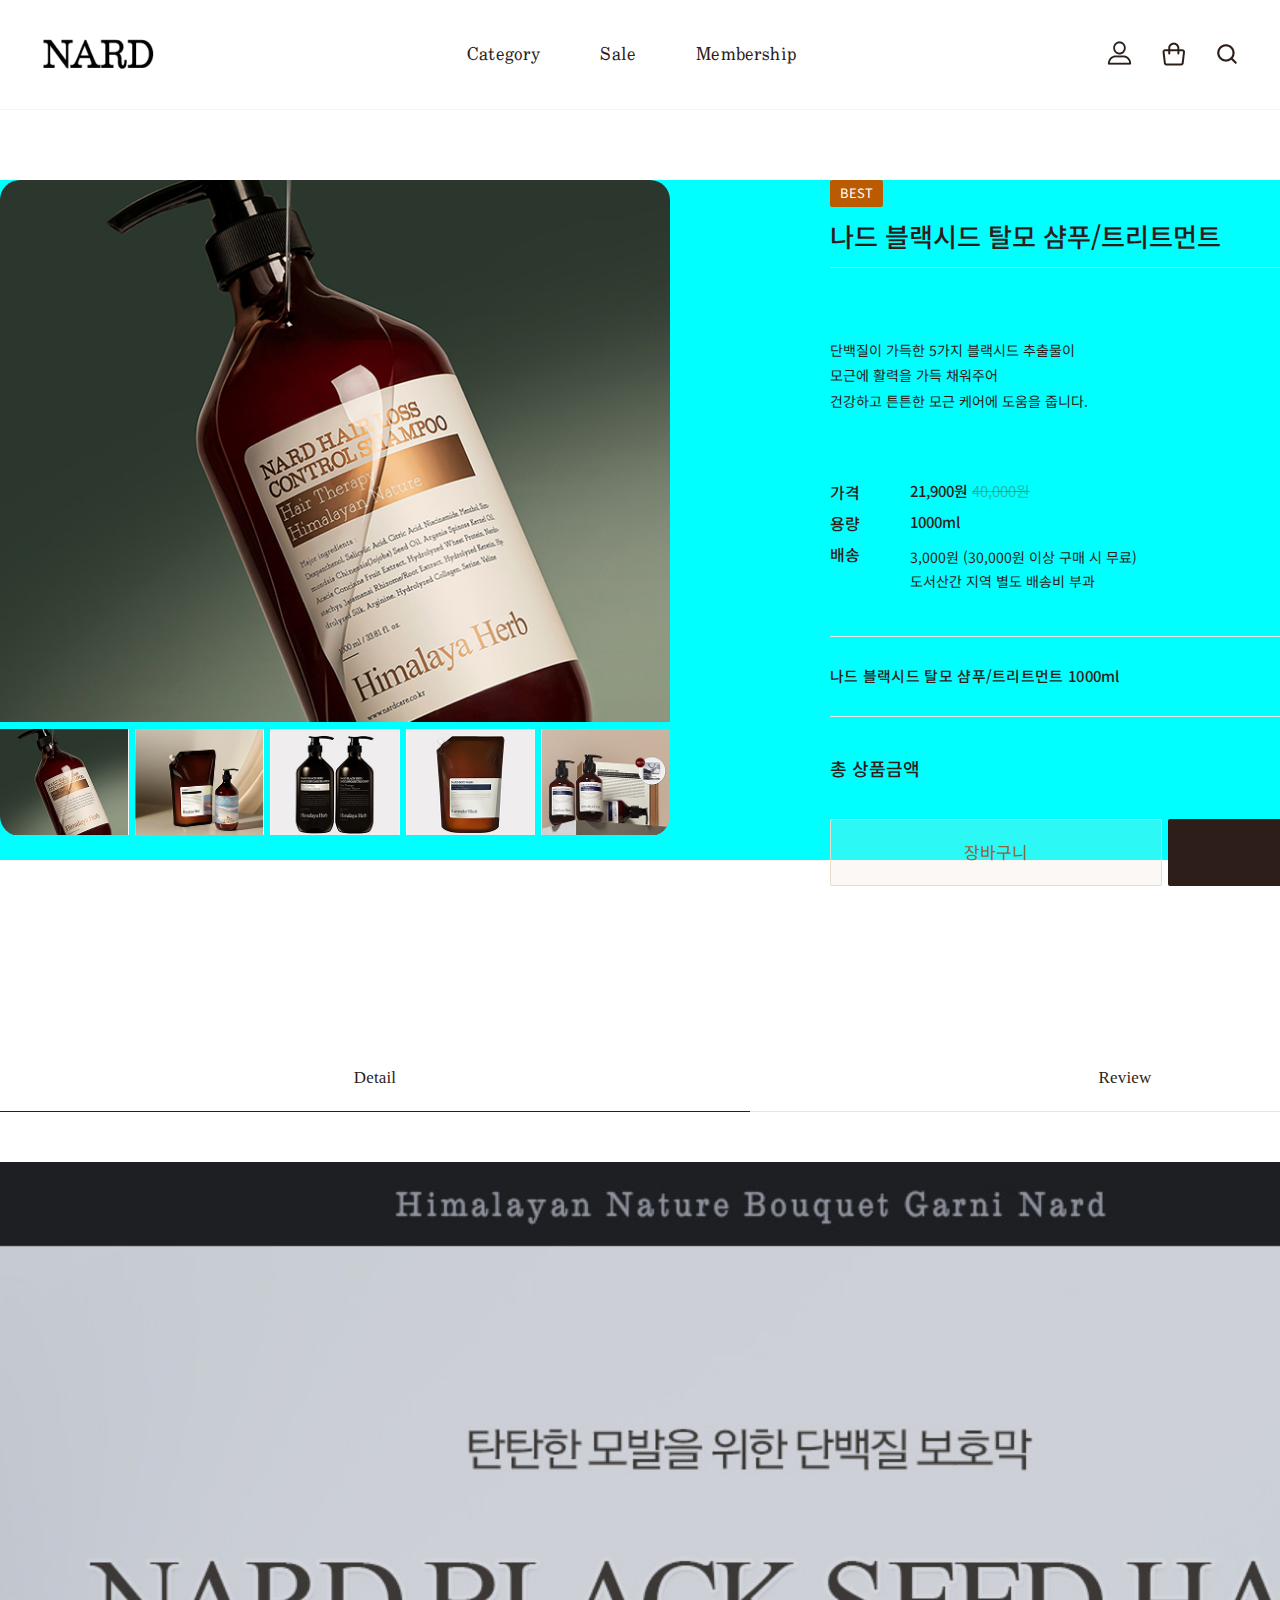
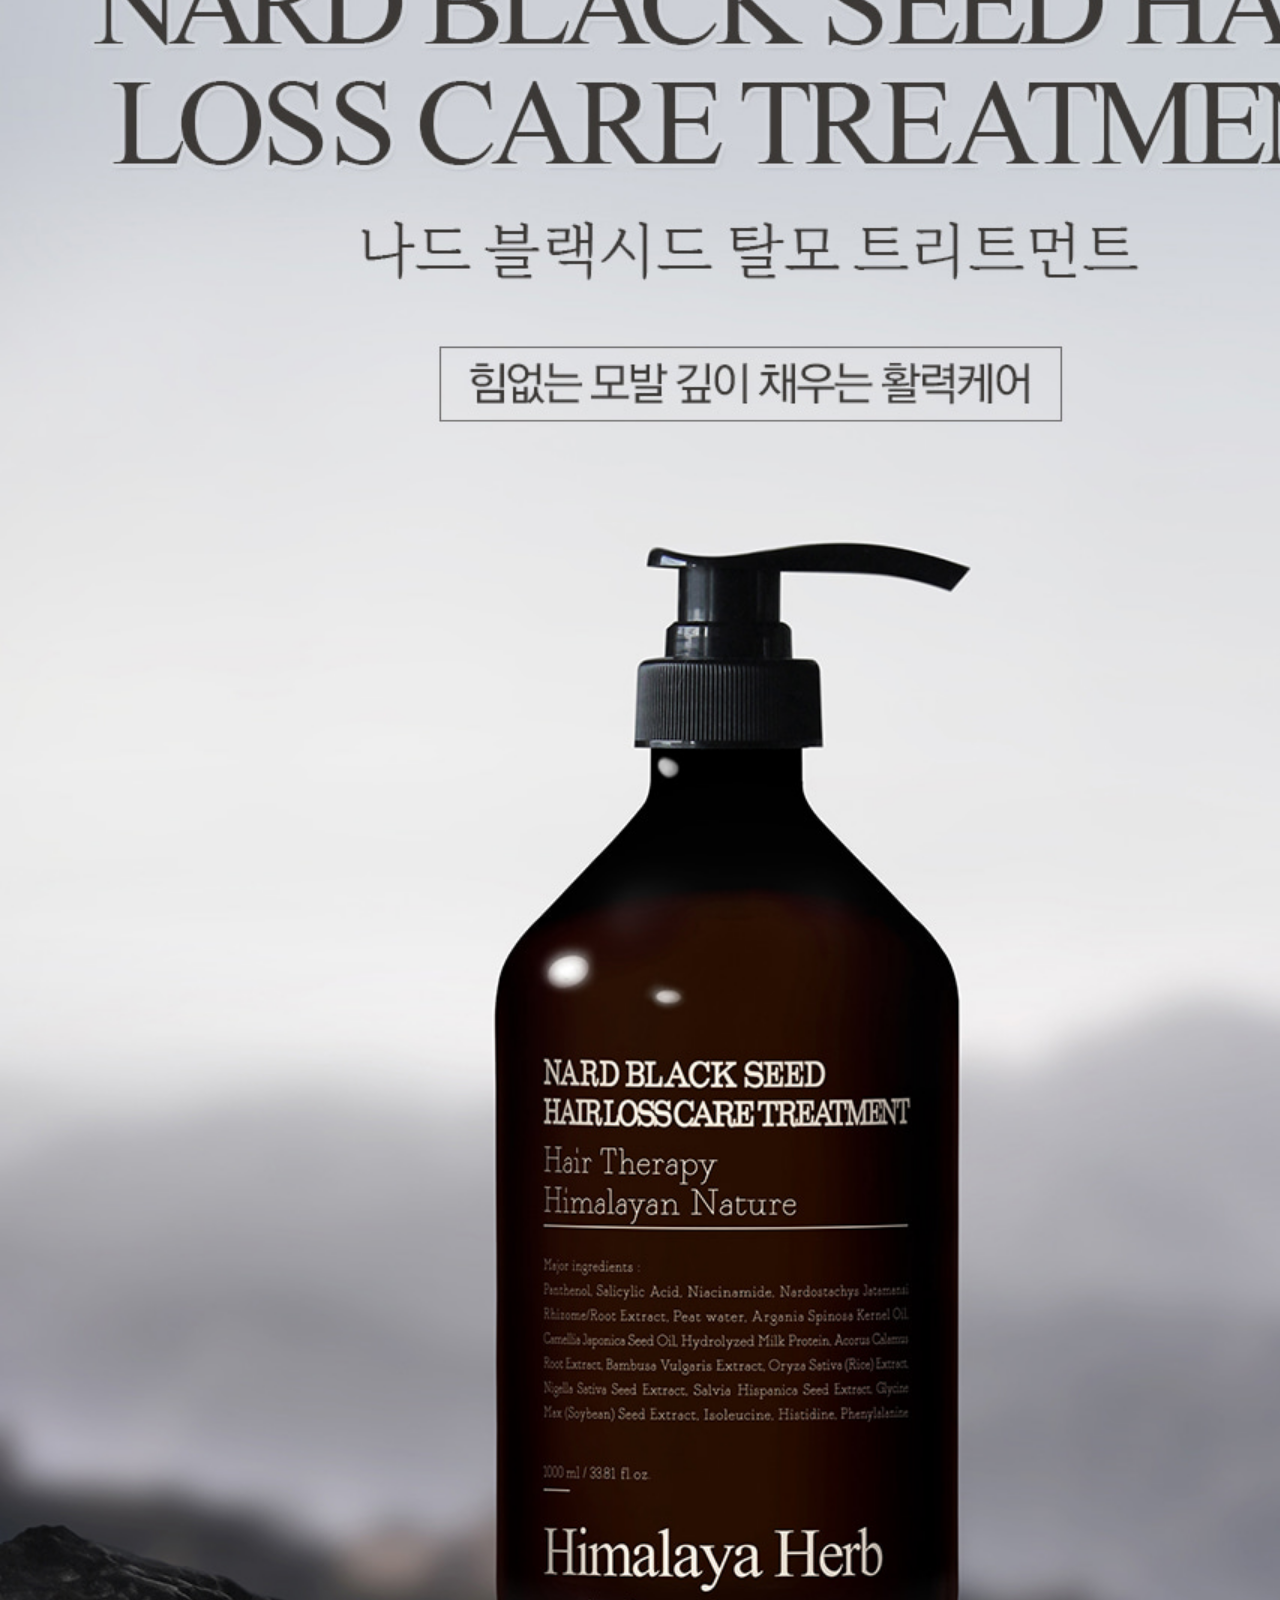
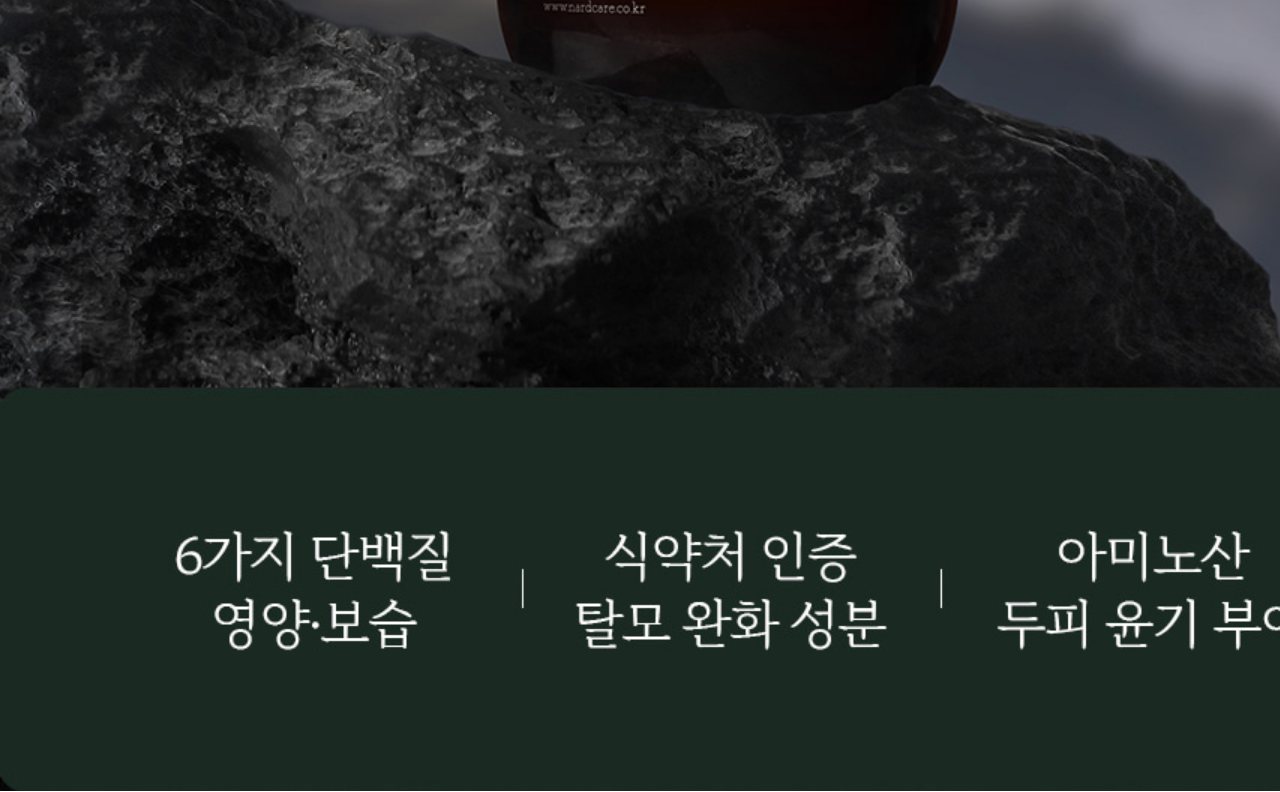
==== product_detail.html @ dc688d5c "Add files via upload" ====
<!DOCTYPE html>
<html lang="ko">
<head>
    <meta charset="UTF-8">
    <meta name="viewport" content="width=device-width, initial-scale=1.0">
    <title>나드 블랙시드 탈모 샴푸/트리트먼트 | Nard</title>
    <!-- CSS 외부 스타일시트 -->
    <link rel="stylesheet" href="./styles/reset.css">
    <link rel="stylesheet" href="./styles/product_detail.css">
    <!-- 웹폰트 연결 -->
    <link href="https://fonts.googleapis.com/css2?family=Uchen&display=swap" rel="stylesheet">
    <link href="https://fonts.googleapis.com/css2?family=Noto+Serif+KR:wght@200..900&display=swap" rel="stylesheet">
    <link href="https://fonts.googleapis.com/css2?family=Noto+Sans+KR:wght@100..900&display=swap" rel="stylesheet">
    <!-- 파비콘 -->
    <link rel="shortcut icon" href="/images/favicon_logo.jpg" type="image/x-icon">
    <link rel="icon" href="/images/favicon_logo.jpg" type="image/x-icon">
    <!-- js -->
    <script src="./script/product_detail.js" defer></script>
</head>
<body>
    <!-- 1. HEADER -->
    <header>
        <h1><a href="./index.html"><img src="./images/nard_logo_black.png" alt="로고"></a></h1>
        <nav>
            <div class="category_wrap">
                <a href="#">Category</a>
                <div class="category_popup">
                    <ul>
                        <li><a href="./product_list.html">헤어</a></li>
                        <li><a href="#">바디</a></li>
                        <li><a href="#">페이스</a></li>
                        <li><a href="#">베이비</a></li>
                        <li><a href="#">라이프스타일</a></li>
                    </ul>
                </div>
            </div>
            <div class="sale_wrap">
                <a href="#">Sale</a>
                <div class="sale_popup">
                    <ul>
                        <li><a href="#">2,025원 이벤트</a></li>
                        <li><a href="#">리필제품 할인</a></li>
                        <li><a href="#">단독핫딜</a></li>
                        <li><a href="#">클리어런스</a></li>
                        <li><a href="#">베스트 1+1</a></li>
                    </ul>
                </div>
            </div>
            <a href="#" class="h_membership">Membership</a>
        </nav>
        <div class="h_right">
            <a href="#" class="login"><img src="./images/icon_login_b.png" alt="로그인"></a>
            <a href="#" class="shopping"><img src="./images/icon_shopping_b.png" alt="장바구니 바로가기"></a>
            <div class="search">
                <a href="#"><img src="./images/icon_search_b.png" alt="검색하기"></a>
                <!-- 검색하기 클릭 시 뜨는 검색팝업 영역 -->
                <div class="search_popup">
                    <div class="search_wrap">
                        <form action="#" method="get" id="searchFrm">
                            <input type="text" name="user_search" id="user_search" placeholder="검색어를 입력해주세요">
                            <button type="button" id="search_btn"><img src="./images/icon_search.png" alt="검색버튼"></button>
                        </form>
                        <ul>
                            <li class="search_t">인기 검색어</li>
                            <li>퍼퓸드헤어바디</li>
                            <li>블랙시드 탈모샴푸</li>
                            <li>히말라야 허브 트리트먼트</li>
                        </ul>
                        <a href="#" class="close">
                            <span>닫기</span>
                            <img src="./images/icon_arrow_bottom.png" alt="">
                        </a>
                    </div>
                </div>
            </div>
        </div>
    </header>
    <!-- 메인 영역 -->
    <main>
        <div class="detail_wrap_top">
            <div class="contents_left">
                <div class="big">
                    <img src="./images/detail_big01.jpg" alt="">
                </div>
                <div class="thumnail">
                    <a href="#" class="active"><img src="./images/detail_small01.jpg" alt=""></a>
                    <a href="#"><img src="/images/detail_small02.jpg" alt=""></a>
                    <a href="#"><img src="/images/detail_small03.jpg" alt=""></a>
                    <a href="#"><img src="/images/detail_small04.jpg" alt=""></a>
                    <a href="#"><img src="/images/detail_small05.jpg" alt=""></a>
                </div>
            </div>
            <div class="contents_right">
                <p class="b_tag">BEST</p>
                <div class="detail_title">
                    <h1>나드 블랙시드 탈모 샴푸/트리트먼트</h1>
                    <a href="#">
                        <span>쿠폰 다운로드</span>
                        <img src="./images/arrow_coupon_right.png" alt="">
                    </a>
                </div>
                <p class="contents_detail">
                    단백질이 가득한 5가지 블랙시드 추출물이 <br> 모근에 활력을 가득 채워주어<br>건강하고 튼튼한 모근 케어에 도움을 줍니다.
                </p>
                <dl>
                    <dt>가격</dt>
                    <dd>21,900원 <del>40,000원</del></dd>
                    <dt>용량</dt>
                    <dd>1000ml</dd>
                    <dt>배송</dt>
                    <dd>3,000원 (30,000원 이상 구매 시 무료)<br>
                        도서산간 지역 별도 배송비 부과</dd>
                </dl>
                <div class="product_num">
                    <p class="p_name">나드 블랙시드 탈모 샴푸/트리트먼트 1000ml</p>
                    <div class="num_select">
                        <a href="#" class="minus"><img src="./images/remove.png" alt="상품수량 빼기"></a>
                        <span>1</span>
                        <a href="#" class="plus"><img src="./images/add.png" alt="상품수량 더하기"></a>
                    </div>
                </div>
                <div class="detail_price">
                    <p class="all_price_t">총 상품금액</p>
                    <p class="all_price">21,900원</p>
                </div>
                <div class="order_btn">
                    <button type="button" id="cart_btn">장바구니</button>
                    <button type="button" id="buy_btn">바로구매</button>
                </div>
            </div>
        </div>
        <!-- detail/review 영역 제목 -->
        <div class="detail_product">
            <div class="detail_review">
                <p class="active">Detail</p>
                <p>Review</p>
            </div>
            <!-- detail/review 영역 열리면 보이는 곳 -->
            <div class="detail_contents">
                <!-- 상품상세이미지 -->
                <p class="product_detail_img active">
                    <img src="./images/nard_product_image.jpg" alt="">
                </p>
                <!-- 상품리뷰이미지 -->
                <div class="review">
                    <div class="photo_reveiw">
                        <p class="photo_t">사진/동영상</p>
                        <div class="detail_photo">
                            <a href="#"><img src="./images/review1.jpg" alt=""></a>
                            <a href="#"><img src="./images/review2.jpg" alt=""></a>
                            <a href="#"><img src="./images/review3.jpg" alt=""></a>
                            <a href="#"><img src="./images/review4.jpg" alt=""></a>
                            <a href="#"><img src="./images/review5.jpg" alt=""></a>
                            <a href="#" class="last">
                                <img src="./images/review6.jpg" alt="">
                                <span>+6</span>
                            </a>
                        </div>
                    </div>
                    <div class="detail_view_order">
                        <span class="active">평점순(13)</span>
                        <span>추천순</span>
                    </div>
                    <ul>
                        <li>
                            <div class="review_left">
                                <p class="nickname">이*</p>
                                <div class="rating">
                                    <img src="./images/star_b.png" alt="">
                                    <img src="./images/star_b.png" alt="">
                                    <img src="./images/star_b.png" alt="">
                                    <img src="./images/star_b.png" alt="">
                                    <img src="./images/star_w.png" alt="">
                                </div>
                                <p class="user_review">
                                    파마 후 머릿결이 손상되서 급구매하였는데 하루만 사용하였는데도 머릿결이 부드럽네요. 쓰던게 떨어져서 샀는데 오래써서 효과가 좋으면 좋겠어요 ㅎㅎ
                                </p>
                                <p class="user_review_img"><img src="./images/review_small1.jpg" alt=""></p>
                            </div>
                            <p class="date">2023-02-08</p>
                        </li>
                        <li>
                            <div class="review_left">
                                <p class="nickname">박*</p>
                                <div class="rating">
                                    <img src="./images/star_b.png" alt="">
                                    <img src="./images/star_b.png" alt="">
                                    <img src="./images/star_b.png" alt="">
                                    <img src="./images/star_b.png" alt="">
                                    <img src="./images/star_b.png" alt="">
                                </div>
                                <p class="user_review">
                                    머릿결 진짜 개털이었는데 이거 쓰고는 찰랑찰랑 ㅠㅠ진짜 이제품뭔가요,,,미용실가서 케어 할 필요없이 매일 이걸로 관리해주면됩니다 !! 3분 정도 트리트먼트 발라놓고 방치해둔뒤에 씻어내는데요, 두피 닿아도 괜찮은 성분이어서 너무 좋아요원래 뾰루지도 많이 생겼었는데 이거쓰고는 생기지않더라구용진짜 추천합니닷 ~
                                </p>
                                <p class="user_review_img"><img src="./images/review_small2.jpg" alt=""></p>
                            </div>
                            <p class="date">2023-02-08</p>
                        </li>
                        <li>
                            <div class="review_left">
                                <p class="nickname">김*</p>
                                <div class="rating">
                                    <img src="./images/star_b.png" alt="">
                                    <img src="./images/star_b.png" alt="">
                                    <img src="./images/star_b.png" alt="">
                                    <img src="./images/star_b.png" alt="">
                                    <img src="./images/star_b.png" alt="">
                                </div>
                                <p class="user_review">
                                    펌,염색을 자주해 머리카락들이 부시시하고 손상되어서 빗질도 잘 안되는상황이었음. 요즘엔 손 빗질만해도 엉킴없음...두피에 영양공급을 해주면서 머릿결까지 관리되는 제품이라 진짜 만족하면서 잘 사용 중
                                </p>
                                <p class="user_review_img"><img src="./images/review_small3.jpg" alt=""></p>
                            </div>
                            <p class="date">2023-02-08</p>
                        </li>
                    </ul>
                </div>
            </div>
        </div>
    </main>
</body>
</html>
---- styles/product_detail.css ----
/* =======================================HEADER */
header {
    padding: 0 40px; display: flex; justify-content: space-between;
    align-items: center; height: 110px;
    position: fixed; top: 0; left: 0; width: 100%;
    z-index: 999;
    transition: background-color 0.25s;
    background-color: #fff;
    border-bottom: 1px solid #bdbdbd30;
}
header h1 {}
header h1 a {}
header h1 a img {}
header nav {display: flex; height: 100%; align-items: center;}
header nav .category_wrap {}
header nav .category_wrap > a {
    font-family: "Uchen", serif;
    font-size: 1.125rem; color: #2e1e1a;
    letter-spacing: 0.01em;
}
/* 카테고리 공통 */
header nav ul li a {color: #fff;}
/* 카테고리 서브팝업 */
header nav .category_wrap {
    height: 100%; padding-top: 45px;
}
header nav .category_wrap:hover > .category_popup {display: block;}
header nav .sale_wrap:hover > .sale_popup {display: block;}
header nav .category_wrap .category_popup,
header nav .sale_popup {
    display: none;
    border-top: 1px solid rgba(255,255,255,1);
    background-color: rgba(255,255,255,1); width: 100%;
    position: fixed; top: 110px; left: 0; padding: 18px;
    border-bottom: 1px solid #bdbdbd30;
    box-shadow: 10px 10px 20px rgba(121, 121, 121, 0.1);
}
header nav .category_wrap .category_popup ul,
header nav .sale_popup ul {
    display: flex; justify-content: center; align-items: center;
}
header nav .category_wrap .category_popup ul li,
header nav .sale_popup ul li {margin-right: 52px;}
header nav .sale_wrap {
    margin: 0 60px; padding-top: 45px; height: 100%;
}
header nav .category_wrap .category_popup ul li a {color: #2e1e1a}
header nav .sale_wrap > a {
    font-family: "Uchen", serif;
    font-size: 1.125rem; color: #2e1e1a;
    letter-spacing: 0.01em;
}
header nav .category_wrap .category_popup ul li a:hover {
    font-weight: 500;
}
/* 세일 서브팝업 */
header nav .sale_wrap > .sale_popup {display: none; box-shadow: 10px 10px 20px rgba(121, 121, 121, 0.1);}
header nav .sale_wrap > .sale_popup > ul {}
header nav .sale_wrap > .sale_popup > ul li {}
header nav .sale_wrap > .sale_popup > ul li:first-child a {color: #BA5B01;}
header nav .sale_wrap > .sale_popup > ul li a {color: #2e1e1a}
header nav .sale_wrap .sale_popup ul li a:hover {
    font-weight: 500;
}
header nav .h_membership {
    font-family: "Uchen", serif;
    font-size: 1.125rem; color: #2e1e1a;
    letter-spacing: 0.01em;
}
header .h_right {display: flex;}
header .h_right .login {}
header .h_right .shopping {margin: 0 28px;}
header .h_right .search {}
header .h_right .search > a {}
header .h_right .search > a img {}
/* 검색하기 클릭 시 뜨는 검색팝업 영역 */
header .h_right .search .search_popup {
    display: none;
    position: fixed; top: 0; left: 0; width: 100%;
    background-color: #fff; padding-top: 100px; padding-bottom: 24px;
    box-shadow: 10px 10px 20px rgba(121, 121, 121, 0.15);
}
header .h_right .search .search_popup .search_wrap {
    width: max-content; margin: 0 auto;
}
header .h_right .search .search_popup .search_wrap form {
    position: relative; margin-bottom: 20px;
}
header .h_right .search .search_popup .search_wrap form #user_search {
    width: 520px; background-color: #5E3400;
    padding: 16px 40px 16px 15px; font-size: 0.938rem; 
    border-radius: 3px; color: #fff;
}
header .h_right .search .search_popup .search_wrap form #user_search::placeholder {
    color: #E9DCCC;
}
header .h_right .search .search_popup .search_wrap form #search_btn {
    position: absolute; right: 15px; top: 14px;
}
header .h_right .search .search_popup .search_wrap form #search_btn img {}
header .h_right .search .search_popup .search_wrap ul {}
header .h_right .search .search_popup .search_wrap ul .search_t {
    font-weight: 500; font-size: 1rem; padding: 0; margin-right: 24px;
    color: #000; margin-bottom: 62px; background: none;
}
header .h_right .search .search_popup .search_wrap ul li {
    background-color: #F7F1EA; font-size: 0.88rem;
    display: inline-block; padding: 8px;
    color: #5E3400;
}header .h_right .search .search_popup .search_wrap ul li:hover {
    background: #f3e8d6;
}
header .h_right .search .search_popup .search_wrap .close {
    display: block; text-align: center;
}
header .h_right .search .search_popup .search_wrap .close span {
    font-size: 0.88rem; font-weight: 500; color: #5E3400;
}
header .h_right .search .search_popup .search_wrap .close img {}

/* main 시작 */
main {width: 1500px; height: 680px; margin: 0 auto;  margin-top: 180px; background-color: aqua;}
main .detail_wrap_top {
    display: flex; justify-content: space-between
}
/* =============================좌측 이미지 영역 */
main .detail_wrap_top .contents_left {width: calc((100% - 160px) / 2); border-radius: 20px; overflow: hidden;}
main .detail_wrap_top .contents_left .big {width: 100%; margin-bottom: 6px;}
main .detail_wrap_top .contents_left .big img {width: 100%;}
main .detail_wrap_top .contents_left .thumnail {
    display: flex; justify-content: space-between;
    border-radius: 0 0 20px 20px; overflow: hidden;
}
main .detail_wrap_top .contents_left .thumnail a {width: calc((100% - (6px * 4)) / 5);}
main .detail_wrap_top .contents_left .thumnail a img {width: 100%;}
main .detail_wrap_top .contents_left .thumnail .active {}
/* ==============================우측 이미지 영역 */
main .detail_wrap_top .contents_right {
    width: calc((100% - 160px) / 2) ;
}
main .detail_wrap_top .contents_right .b_tag {
    background-color: #BA5B01; color: #fff;
    padding: 7px 10px; width: max-content;
    border-radius: 2px; font-size: 0.81rem;
    margin-bottom: 16px;
}
main .detail_wrap_top .contents_right .detail_title {
    border-bottom: 1px solid #E9DCCC;
    display: flex; justify-content: space-between;
    padding-bottom: 12px; margin-bottom: 70px;
}
main .detail_wrap_top .contents_right .detail_title h1 {
    font-size: 1.63rem; font-weight: 500; color: #2e1e1a;
}
main .detail_wrap_top .contents_right .detail_title > a {
    padding: 8px 15px; background-color: #2e1e1a;
    display: flex; align-items: center;
    border-radius: 3px;
}
main .detail_wrap_top .contents_right .detail_title a span {font-size: 0.81rem; color: #fff; margin-right: 2px;}
main .detail_wrap_top .contents_right .detail_title a img {position: relative; top: -1px;}
main .detail_wrap_top .contents_right .contents_detail {
    font-size: 0.88rem; line-height: 1.8;
    color: #2e1e1a; margin-bottom: 70px;
}
main .detail_wrap_top .contents_right dl {
    display: flex; flex-flow: row wrap;
    justify-content: space-between;
    margin-bottom: 42px;
}
main .detail_wrap_top .contents_right dl dt {
    width: 80px; font-weight: 500; letter-spacing: -0.02em;
    color: #2e1e1a;
}
main .detail_wrap_top .contents_right dl dd {
    width: calc(100% - 80px);
    margin-bottom: 16px; font-weight: 500;
    display: inline-block;
    font-size: 0.93rem; color: #2e1e1a;
}
main .detail_wrap_top .contents_right dl dd:last-child {
    font-size: 0.88rem; line-height: 1.7; color: #2e1e1a;
    margin: 0; font-weight: 400;
}
main .detail_wrap_top .contents_right dl dd del {display: inline-block; color: #5E340060;}
main .detail_wrap_top .contents_right .product_num {
    display: flex; justify-content: space-between; align-items: center;
    padding: 20px 0; border-top: 1px solid #E6E6E6; border-bottom: 1px solid #E6E6E6;
    margin-bottom: 42px;
}
main .detail_wrap_top .contents_right .product_num .p_name {
    font-size: 0.93rem; color: #2e1e1a; font-weight: 500;
    letter-spacing: 0.02em;
}
main .detail_wrap_top .contents_right .product_num .num_select {
    border: 1px solid #E6E6E6; border-radius: 2px;
    background-color: #fff;
}
main .detail_wrap_top .contents_right .product_num .num_select a {padding: 10px; display: inline-block;}
main .detail_wrap_top .contents_right .product_num .num_select a:hover {background-color: #e6e6e6af;}
main .detail_wrap_top .contents_right .product_num .num_select .minus {border-right: 1px solid #E6E6E6;}
main .detail_wrap_top .contents_right .product_num .num_select .plus {border-left: 1px solid #E6E6E6; }
main .detail_wrap_top .contents_right .product_num .num_select a img {}
main .detail_wrap_top .contents_right .product_num .num_select span {
    display: inline-block; margin: 0;
    font-size: 0.88rem; display: inline-block; padding: 10px;
    position: relative; top: -2px;
}
main .detail_wrap_top .contents_right .detail_price {
    display: flex; justify-content: space-between; align-items: center;
    margin-bottom: 42px;
}
main .detail_wrap_top .contents_right .detail_price .all_price_t {font-size: 1.13rem; font-weight: 500; color: #2e1e1a;}
main .detail_wrap_top .contents_right .detail_price .all_price {font-size: 1.06rem; color: #2e1e1a; letter-spacing: -0.01em;}
main .detail_wrap_top .contents_right .order_btn {width: 100%; display: flex; justify-content: space-between;}
main .detail_wrap_top .contents_right .order_btn button {
    width: calc((100% - 6px) / 2); padding: 24px;
    border-radius: 2px; font-size: 1.06rem;
}
main .detail_wrap_top .contents_right .order_btn #cart_btn {border: 1px solid #E9DCCC; background-color: #e9dccc30; color: #8a673b;}
main .detail_wrap_top .contents_right .order_btn #cart_btn:hover {background-color: #e9dccc54; color: #9F794b;}
main .detail_wrap_top .contents_right .order_btn #buy_btn {background-color: #2e1e1a; color: #fff;}
main .detail_wrap_top .contents_right .order_btn #buy_btn:hover {background-color: #2e1e1aea;}
/* ===============detail/review 영역 */
main .detail_product {margin: 160px 0 80px 0;}
main .detail_product .detail_review {display: flex; text-align: center;}
main .detail_product .detail_review > p {
    width: calc(100% / 2); padding: 24px; border-bottom: 1px solid #E6E6E6;
    font-size: 1.06rem; color: #2e1e1a; font-family: 'MaruBuriSemiBold';
    letter-spacing: 0.01em;
}
main .detail_product .detail_review .active {
    border-bottom: 1px solid #2e1e1a; 
}
/* ==============================상품상세 영역 */
main .detail_product .detail_contents {}
main .detail_product .detail_contents .product_detail_img {
    margin-top: 50px;
}
main .detail_product .detail_contents .product_detail_img img {width: 100%;}
/* ===============================리뷰영역 */
main .detail_product .detail_contents .review {display: none; margin-top: 50px;}
main .detail_product .detail_contents .review .photo_t {
    font-size: 1.06rem; font-weight: 500; color: #2e1e1a;
    margin-bottom: 16px;
}
main .detail_product .detail_contents .review .detail_photo {display: flex; justify-content: space-between;}
main .detail_product .detail_contents .review .detail_photo > a {
    width: calc((100% (10px * 5px)) / 6);
    border-radius: 4px; overflow: hidden;
}
main .detail_product .detail_contents .review .detail_photo > a img {}
main .detail_product .detail_contents .review .detail_photo .last {
    display: inline-block; position: relative;
}
main .detail_product .detail_contents .review .detail_photo .last::after {
    content: ''; width: 100%; height: 100%;
    position: absolute; left: 0; top: 0; background-color: rgba(0,0,0,0.4);
    border-radius: 4px; z-index: 500;
}
main .detail_product .detail_contents .review .detail_photo .last > img {position: relative; z-index: 400;}
main .detail_product .detail_contents .review .detail_photo .last > span {
    position: absolute; left: 42%; top: 45%;
    font-size: 2rem; color: #fff; z-index: 999;
    letter-spacing: 0.05em;
}
main .detail_product .detail_contents .review .detail_view_order {
    margin-top: 80px; padding-bottom: 12px; border-bottom: 1px solid #e6e6e6;
    margin-bottom: 30px;
}
main .detail_product .detail_contents .review .detail_view_order span {
    font-size: 0.88rem; color: #bdbdbd; letter-spacing: -0.02em;
}
main .detail_product .detail_contents .review .detail_view_order .active {
    color: #2e1e1a; font-weight: 500;  color: #2e1e1a;
    margin-right: 16px;
}
main .detail_product .detail_contents .review ul {}
main .detail_product .detail_contents .review ul li {
    display: flex; justify-content: space-between; align-items: center;
    padding: 24px 0; border-top: 1px solid #E6E6E6;
}
main .detail_product .detail_contents .review ul li .review_left {width: 62%;}
main .detail_product .detail_contents .review ul li:first-child {border-top: 0;}
main .detail_product .detail_contents .review ul li .review_left > * {
    margin-bottom: 20px;
}
main .detail_product .detail_contents .review ul li .review_left .nickname {font-size: 0.93rem;}
main .detail_product .detail_contents .review ul li .review_left .rating {}
main .detail_product .detail_contents .review ul li .review_left .rating img {}
main .detail_product .detail_contents .review ul li .review_left .user_review {
    font-size: 0.88rem; line-height: 1.7; letter-spacing: -0.02em;
    color: #222;
}
main .detail_product .detail_contents .review ul li .review_left .user_review_img {
    border-radius: 4px; overflow: hidden; margin: 0; width: 120px; height: 120px;
}
main .detail_product .detail_contents .review ul li .review_left .user_rivew_img img {}
main .detail_product .detail_contents .review ul li .date {color: #2e1e1a;}
main .p_viewmore {
    display: block; margin: 0 auto; text-align: center;
    border: 1px solid #E9DCCC; background-color: #e9dccc30;
    border-radius: 4px; width: 180px; padding: 14px 0;
    color: #7B4E15; margin-right: 2px; font-weight: 500;
}
main .p_viewmore:hover {background-color: #e9dccc54; color: #9F794b;}
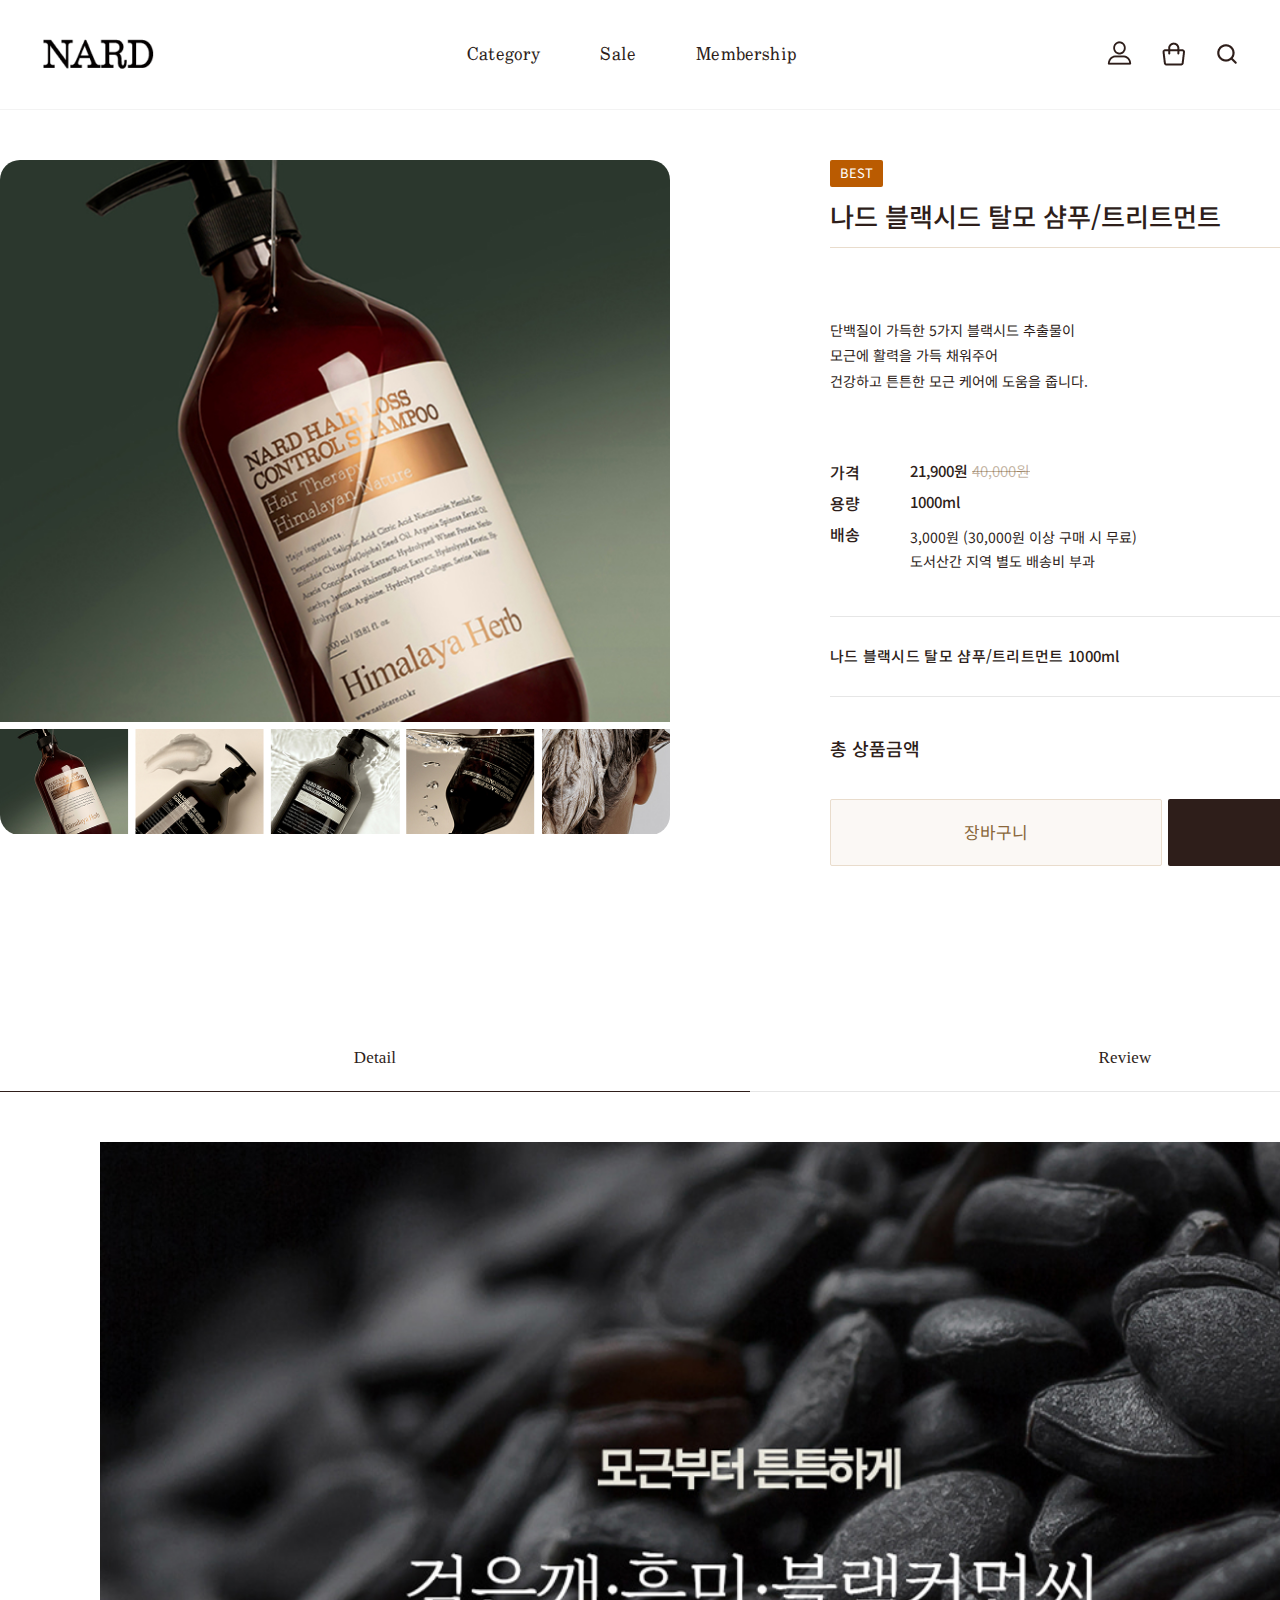
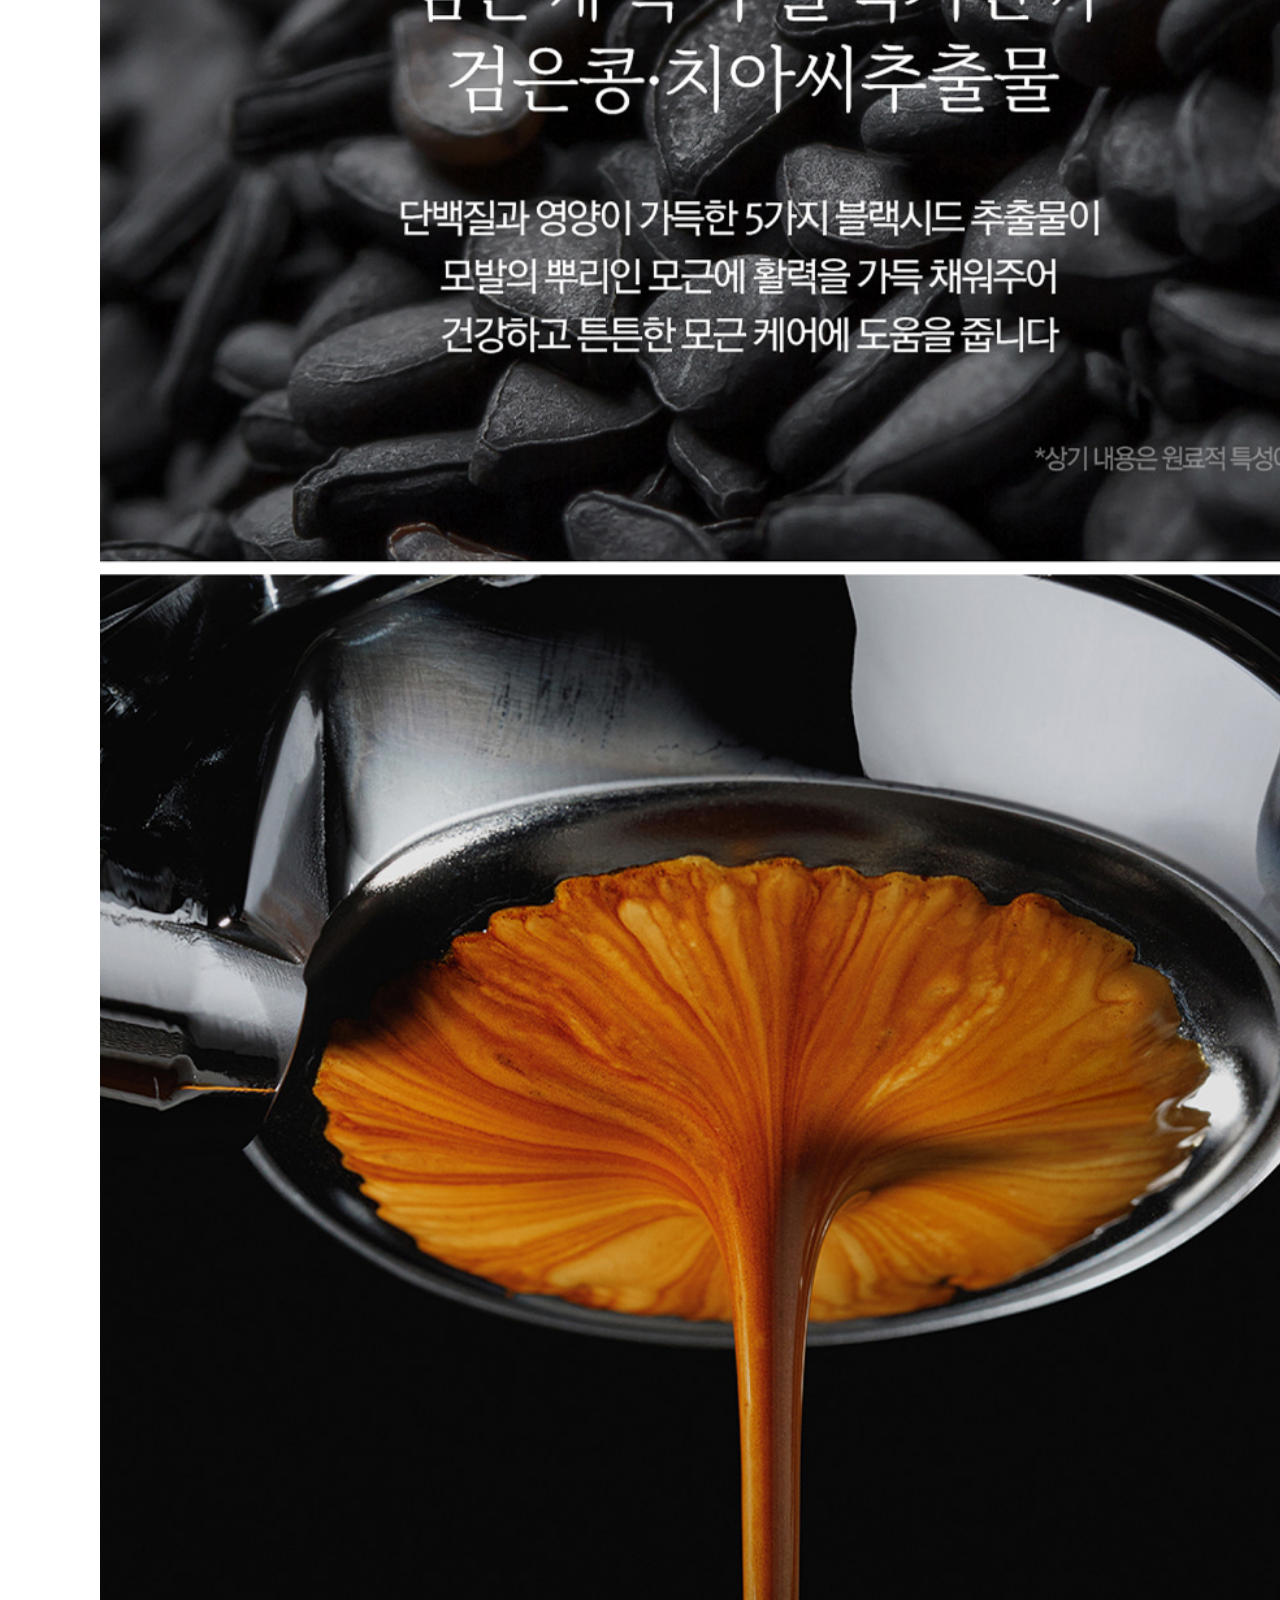
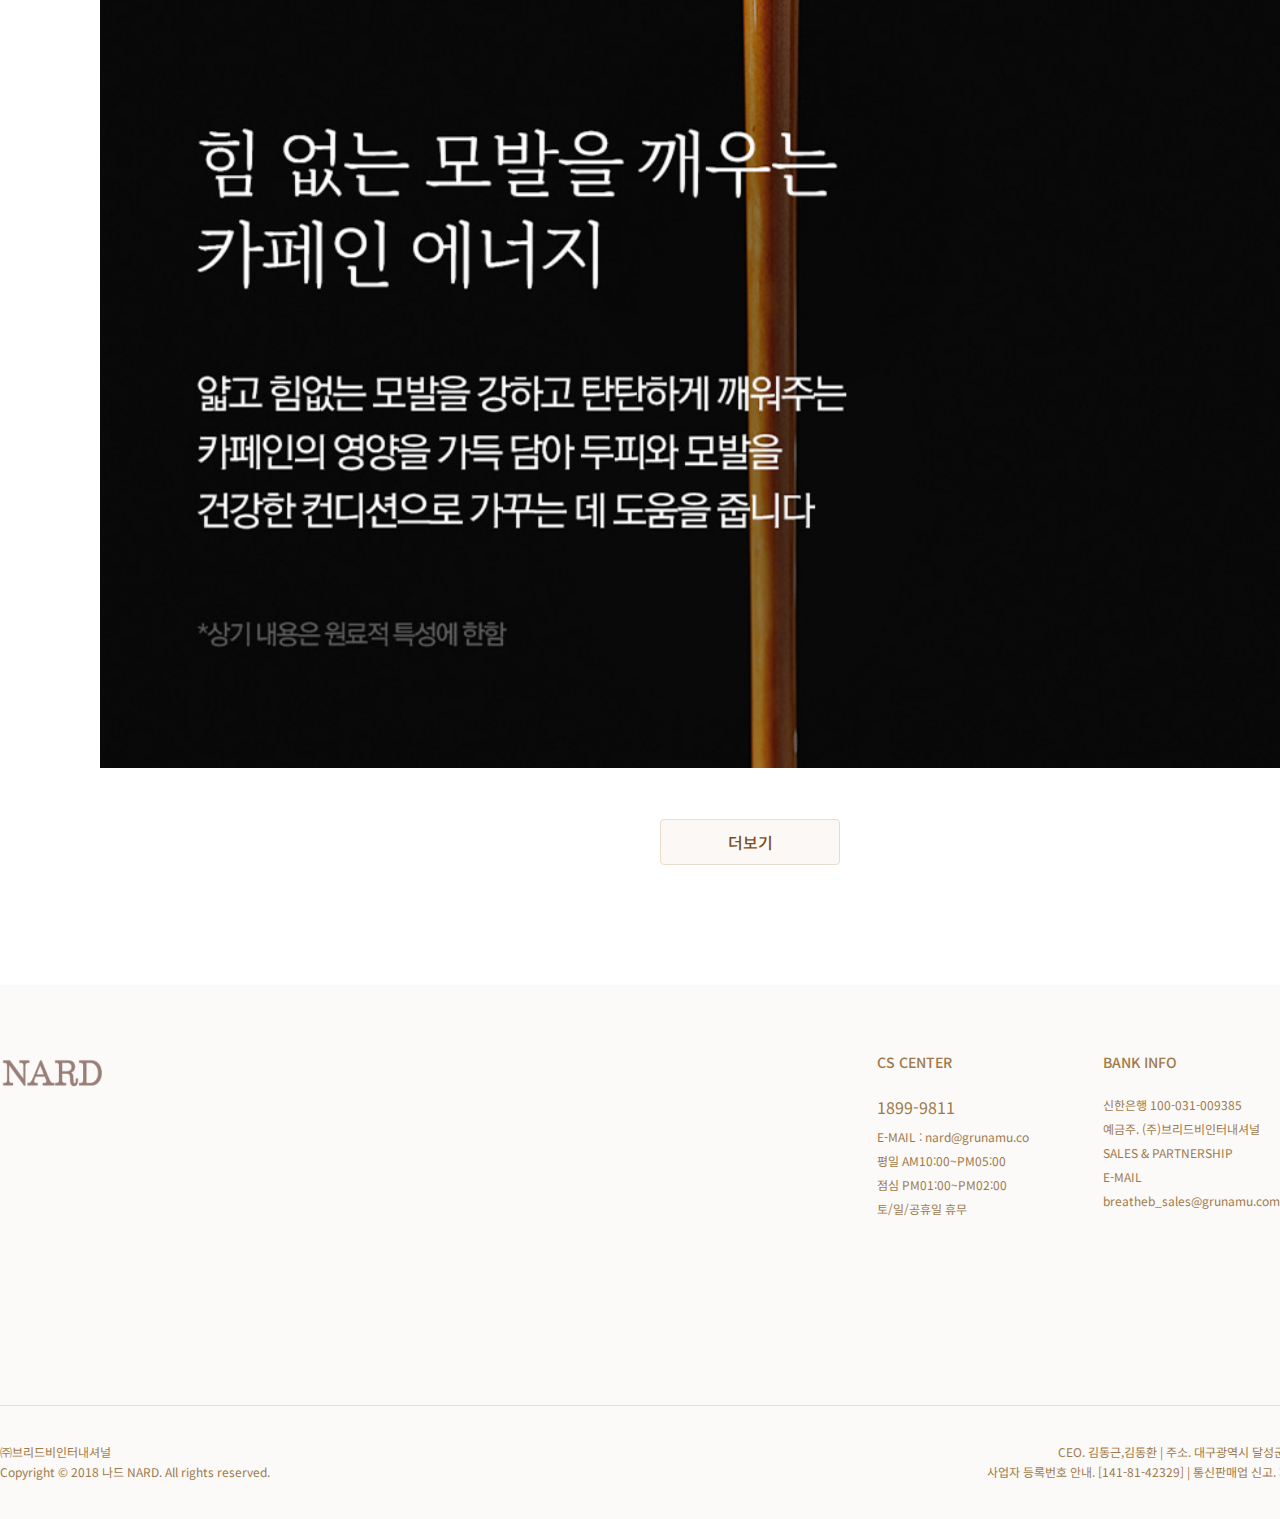
==== commit 2629cebc: "Add files via upload" ====
--- a/product_detail.html
+++ b/product_detail.html
@@ -4,6 +4,9 @@
     <meta charset="UTF-8">
     <meta name="viewport" content="width=device-width, initial-scale=1.0">
     <title>나드 블랙시드 탈모 샴푸/트리트먼트 | Nard</title>
+    <!-- 스와이퍼 -->
+    <link rel="stylesheet" href="https://cdn.jsdelivr.net/npm/swiper@11/swiper-bundle.min.css"/>
+    <script src="https://cdn.jsdelivr.net/npm/swiper@11/swiper-bundle.min.js"></script>
     <!-- CSS 외부 스타일시트 -->
     <link rel="stylesheet" href="./styles/reset.css">
     <link rel="stylesheet" href="./styles/product_detail.css">
@@ -115,13 +118,13 @@
                     <p class="p_name">나드 블랙시드 탈모 샴푸/트리트먼트 1000ml</p>
                     <div class="num_select">
                         <a href="#" class="minus"><img src="./images/remove.png" alt="상품수량 빼기"></a>
-                        <span>1</span>
+                        <span><!-- 1 --></span>
                         <a href="#" class="plus"><img src="./images/add.png" alt="상품수량 더하기"></a>
                     </div>
                 </div>
                 <div class="detail_price">
                     <p class="all_price_t">총 상품금액</p>
-                    <p class="all_price">21,900원</p>
+                    <p class="all_price"><!-- JS --></p>
                 </div>
                 <div class="order_btn">
                     <button type="button" id="cart_btn">장바구니</button>
@@ -132,34 +135,46 @@
         <!-- detail/review 영역 제목 -->
         <div class="detail_product">
             <div class="detail_review">
-                <p class="active">Detail</p>
-                <p>Review</p>
+                <a href="#" class="active">Detail</a>
+                <a href="#">Review</a>
             </div>
             <!-- detail/review 영역 열리면 보이는 곳 -->
             <div class="detail_contents">
                 <!-- 상품상세이미지 -->
-                <p class="product_detail_img active">
-                    <img src="./images/nard_product_image.jpg" alt="">
-                </p>
+                <p class="product_detail_img"><img src="./images/nard_product_image.jpg" alt=""></p>
                 <!-- 상품리뷰이미지 -->
                 <div class="review">
                     <div class="photo_reveiw">
                         <p class="photo_t">사진/동영상</p>
-                        <div class="detail_photo">
-                            <a href="#"><img src="./images/review1.jpg" alt=""></a>
-                            <a href="#"><img src="./images/review2.jpg" alt=""></a>
-                            <a href="#"><img src="./images/review3.jpg" alt=""></a>
-                            <a href="#"><img src="./images/review4.jpg" alt=""></a>
-                            <a href="#"><img src="./images/review5.jpg" alt=""></a>
-                            <a href="#" class="last">
-                                <img src="./images/review6.jpg" alt="">
-                                <span>+6</span>
-                            </a>
+                        <div class="swiper slide review-slide">
+                            <div class="swiper-wrapper">
+                                <div class="swiper-slide photo1">
+                                    <a href="#"><img src="./images/review1.jpg" alt=""></a>
+                                </div>
+                                <div class="swiper-slide photo2">
+                                    <a href="#"><img src="./images/review2.jpg" alt=""></a>
+                                </div>
+                                <div class="swiper-slide photo3">
+                                    <a href="#"><img src="./images/review3.jpg" alt=""></a>
+                                </div>
+                                <div class="swiper-slide photo4">
+                                    <a href="#"><img src="./images/review4.jpg" alt=""></a>
+                                </div>
+                                <div class="swiper-slide photo5">
+                                    <a href="#"><img src="./images/review5.jpg" alt=""></a>
+                                </div>
+                                <div class="swiper-slide photo6">
+                                    <a href="#" class="last">
+                                        <img src="./images/review6.jpg" alt="">
+                                        <span>+6</span>
+                                    </a>
+                                </div>
+                            </div>
                         </div>
                     </div>
                     <div class="detail_view_order">
-                        <span class="active">평점순(13)</span>
-                        <span>추천순</span>
+                        <a href="#" class="active">평점순(13)</a>
+                        <a href="#">추천순</a>
                     </div>
                     <ul>
                         <li>
@@ -216,7 +231,56 @@
                     </ul>
                 </div>
             </div>
+            <a href="#" class="viewmore">더보기</a>
         </div>
     </main>
+    <!-- 9. FOOTER -->
+    <footer>
+        <div class="f_top">
+            <h1><img src="./images/nard_logo_b.png" alt=""></h1>
+            <div class="f_right">
+                <ul>
+                    <li>
+                        <h2>CS CENTER</h2>
+                        <p class="call">1899-9811</p>
+                        <ul class="cs">
+                            <li>E-MAIL : nard@grunamu.co</li>
+                            <li>평일 AM10:00~PM05:00</li>
+                            <li>점심 PM01:00~PM02:00</li>
+                            <li>토/일/공휴일 휴무</li>
+                        </ul>
+                    </li>
+                    <li>
+                        <h2>BANK INFO</h2>
+                        <ul class="bank">
+                            <li>신한은행 100-031-009385</li>
+                            <li>예금주. (주)브리드비인터내셔널</li>
+                            <li>SALES & PARTNERSHIP</li>
+                            <li>E-MAIL</li>
+                            <li>breatheb_sales@grunamu.com</li>
+                        </ul>
+                    </li>
+                    <li>
+                        <a href="#">COMPANY</a>
+                        <a href="#">AGREEMENT</a>
+                        <a href="#">PRIVACY POLICY</a>
+                        <a href="#">GUIDE</a>
+                    </li>
+                </ul>
+            </div>
+        </div>
+        <address>
+            <div class="a_wrap">
+                <div class="a_left">
+                    <p>㈜브리드비인터내셔널<br>
+                        Copyright &copy; 2018 나드 NARD. All rights reserved.</p>
+                </div>
+                <div class="a_right">
+                    <p>CEO. 김동근,김동환 | 주소. 대구광역시 달성군 다사읍 달구벌대로174길 10-9 DS타운 4층</p>
+                    <p>사업자 등록번호 안내. [141-81-42329] | 통신판매업 신고. 제 2015-대구달성-0045 호[사업자정보확인]</p>
+                </div>
+            </div>
+        </address>
+    </footer>
 </body>
 </html>--- a/styles/product_detail.css
+++ b/styles/product_detail.css
@@ -119,20 +119,30 @@
 header .h_right .search .search_popup .search_wrap .close img {}
 
 /* main 시작 */
-main {width: 1500px; height: 680px; margin: 0 auto;  margin-top: 180px; background-color: aqua;}
+main {
+    width: 1500px; margin: 0 auto;  margin-top: 160px;
+}
 main .detail_wrap_top {
-    display: flex; justify-content: space-between
+    display: flex; justify-content: space-between;
 }
 /* =============================좌측 이미지 영역 */
-main .detail_wrap_top .contents_left {width: calc((100% - 160px) / 2); border-radius: 20px; overflow: hidden;}
-main .detail_wrap_top .contents_left .big {width: 100%; margin-bottom: 6px;}
-main .detail_wrap_top .contents_left .big img {width: 100%;}
+main .detail_wrap_top .contents_left {
+    width: calc((100% - 160px) / 2); border-radius: 20px; overflow: hidden;
+}
+main .detail_wrap_top .contents_left .big {
+    width: 100%; margin-bottom: 6px; overflow: hidden;
+}
+main .detail_wrap_top .contents_left .big img {
+    width: 100%; transition: transform  0.3s;
+}
+main .detail_wrap_top .contents_left .big img:hover {transform: scale(1.03);}
 main .detail_wrap_top .contents_left .thumnail {
     display: flex; justify-content: space-between;
     border-radius: 0 0 20px 20px; overflow: hidden;
 }
-main .detail_wrap_top .contents_left .thumnail a {width: calc((100% - (6px * 4)) / 5);}
-main .detail_wrap_top .contents_left .thumnail a img {width: 100%;}
+main .detail_wrap_top .contents_left .thumnail a {width: calc((100% - (6px * 4)) / 5); overflow: hidden;}
+main .detail_wrap_top .contents_left .thumnail a img {width: 100%; transition: transform  0.2s;}
+main .detail_wrap_top .contents_left .thumnail a img:hover {transform: scale(1.05);}
 main .detail_wrap_top .contents_left .thumnail .active {}
 /* ==============================우측 이미지 영역 */
 main .detail_wrap_top .contents_right {
@@ -211,7 +221,9 @@
     margin-bottom: 42px;
 }
 main .detail_wrap_top .contents_right .detail_price .all_price_t {font-size: 1.13rem; font-weight: 500; color: #2e1e1a;}
-main .detail_wrap_top .contents_right .detail_price .all_price {font-size: 1.06rem; color: #2e1e1a; letter-spacing: -0.01em;}
+main .detail_wrap_top .contents_right .detail_price .all_price {
+    font-size: 1.06rem; color: #2e1e1a; letter-spacing: -0.01em;
+}
 main .detail_wrap_top .contents_right .order_btn {width: 100%; display: flex; justify-content: space-between;}
 main .detail_wrap_top .contents_right .order_btn button {
     width: calc((100% - 6px) / 2); padding: 24px;
@@ -222,20 +234,20 @@
 main .detail_wrap_top .contents_right .order_btn #buy_btn {background-color: #2e1e1a; color: #fff;}
 main .detail_wrap_top .contents_right .order_btn #buy_btn:hover {background-color: #2e1e1aea;}
 /* ===============detail/review 영역 */
-main .detail_product {margin: 160px 0 80px 0;}
+main .detail_product {margin-top: 160px; padding-bottom: 120px;}
 main .detail_product .detail_review {display: flex; text-align: center;}
-main .detail_product .detail_review > p {
+main .detail_product .detail_review > a {
     width: calc(100% / 2); padding: 24px; border-bottom: 1px solid #E6E6E6;
     font-size: 1.06rem; color: #2e1e1a; font-family: 'MaruBuriSemiBold';
     letter-spacing: 0.01em;
 }
 main .detail_product .detail_review .active {
-    border-bottom: 1px solid #2e1e1a; 
+    border-bottom: 1px solid #2e1e1a;
 }
 /* ==============================상품상세 영역 */
 main .detail_product .detail_contents {}
 main .detail_product .detail_contents .product_detail_img {
-    margin-top: 50px;
+    width: 1300px; margin: 0 auto; margin-top: 50px; 
 }
 main .detail_product .detail_contents .product_detail_img img {width: 100%;}
 /* ===============================리뷰영역 */
@@ -244,22 +256,34 @@
     font-size: 1.06rem; font-weight: 500; color: #2e1e1a;
     margin-bottom: 16px;
 }
-main .detail_product .detail_contents .review .detail_photo {display: flex; justify-content: space-between;}
-main .detail_product .detail_contents .review .detail_photo > a {
-    width: calc((100% (10px * 5px)) / 6);
+main .detail_product .detail_contents .review .review-slide {
+    width: 100%;
+    height: max-content;
+}
+main .detail_product .detail_contents .review .review-slide .swiper-wrapper {}
+main .detail_product .detail_contents .review .review-slide .swiper-wrapper .swiper-slide {
     border-radius: 4px; overflow: hidden;
 }
-main .detail_product .detail_contents .review .detail_photo > a img {}
-main .detail_product .detail_contents .review .detail_photo .last {
+main .detail_product .detail_contents .review .review-slide .swiper-wrapper .swiper-slide a {}
+main .detail_product .detail_contents .review .review-slide .swiper-wrapper .swiper-slide a img {}
+main .detail_product .detail_contents .review .review-slide .swiper-wrapper .photo1 {}
+main .detail_product .detail_contents .review .review-slide .swiper-wrapper .photo2 {}
+main .detail_product .detail_contents .review .review-slide .swiper-wrapper .photo3 {}
+main .detail_product .detail_contents .review .review-slide .swiper-wrapper .photo4 {}
+main .detail_product .detail_contents .review .review-slide .swiper-wrapper .photo5 {}
+main .detail_product .detail_contents .review .review-slide .swiper-wrapper .photo6 {}
+main .detail_product .detail_contents .review .review-slide .swiper-wrapper .photo6 .last {
     display: inline-block; position: relative;
 }
-main .detail_product .detail_contents .review .detail_photo .last::after {
+main .detail_product .detail_contents .review .review-slide .swiper-wrapper .photo6 .last:after {
     content: ''; width: 100%; height: 100%;
     position: absolute; left: 0; top: 0; background-color: rgba(0,0,0,0.4);
     border-radius: 4px; z-index: 500;
 }
-main .detail_product .detail_contents .review .detail_photo .last > img {position: relative; z-index: 400;}
-main .detail_product .detail_contents .review .detail_photo .last > span {
+main .detail_product .detail_contents .review .review-slide .swiper-wrapper .photo6 .last img {
+    position: relative; z-index: 400;
+}
+main .detail_product .detail_contents .review .review-slide .swiper-wrapper .photo6 .last span {
     position: absolute; left: 42%; top: 45%;
     font-size: 2rem; color: #fff; z-index: 999;
     letter-spacing: 0.05em;
@@ -268,12 +292,13 @@
     margin-top: 80px; padding-bottom: 12px; border-bottom: 1px solid #e6e6e6;
     margin-bottom: 30px;
 }
-main .detail_product .detail_contents .review .detail_view_order span {
+main .detail_product .detail_contents .review .detail_view_order a {
+    display: inline-block;
     font-size: 0.88rem; color: #bdbdbd; letter-spacing: -0.02em;
+    margin-right: 16px;
 }
 main .detail_product .detail_contents .review .detail_view_order .active {
     color: #2e1e1a; font-weight: 500;  color: #2e1e1a;
-    margin-right: 16px;
 }
 main .detail_product .detail_contents .review ul {}
 main .detail_product .detail_contents .review ul li {
@@ -297,10 +322,60 @@
 }
 main .detail_product .detail_contents .review ul li .review_left .user_rivew_img img {}
 main .detail_product .detail_contents .review ul li .date {color: #2e1e1a;}
-main .p_viewmore {
-    display: block; margin: 0 auto; text-align: center;
+main .viewmore {
+    display: block; margin: 50px auto 0; text-align: center;
     border: 1px solid #E9DCCC; background-color: #e9dccc30;
     border-radius: 4px; width: 180px; padding: 14px 0;
-    color: #7B4E15; margin-right: 2px; font-weight: 500;
-}
-main .p_viewmore:hover {background-color: #e9dccc54; color: #9F794b;}+    color: #7B4E15; font-weight: 500;
+}
+main .viewmore:hover {background-color: #e9dccc54; color: #9F794b;}
+
+/* =================================FOOTER */
+footer {background-color: #FBFAF8;}
+footer .f_top {
+    width: 1500px; margin: 0 auto; padding-top: 70px; padding-right: 36px;
+    display: flex; justify-content: space-between;
+    border-right: 1px solid #e9dccc;
+    height: 420px;
+}
+footer .f_top h1 {}
+footer .f_top h1 img {}
+footer .f_top .f_right {}
+footer .f_top .f_right > ul {display: flex;}
+footer .f_top .f_right > ul > li {
+    font-size: 0.75rem;
+    color: #9F794b; 
+}
+footer .f_top .f_right > ul > li:nth-child(1) {}
+footer .f_top .f_right > ul > li:nth-child(2) {
+    margin: 0 74px;
+}
+footer .f_top .f_right > ul > li li {margin-bottom: 12px;}
+footer .f_top .f_right ul li h2 {
+    font-size: 0.88rem; color: #9F794b;
+    font-weight: 500; margin-bottom: 30px;
+}
+footer .f_top .f_right ul li .call {font-size: 1rem; margin-bottom: 16px;}
+footer .f_top .f_right ul li .cs{}
+footer .f_top .f_right ul li .cs li {}
+footer .f_top .f_right ul li .bank {}
+footer .f_top .f_right ul li .bank li {}
+footer .f_top .f_right > ul > li a {
+    display:block; color: #828282;
+    margin-bottom: 30px; font-size: 0.75rem;
+    padding-right: 16px;
+}
+footer address {
+    padding: 36px 0;
+    border-top: 1px solid #e9dccc;
+}
+footer address .a_wrap {
+    width: 1500px; margin: 0 auto;
+    display: flex; justify-content: space-between;
+}
+footer address .a_wrap .a_left {}
+footer address .a_wrap .a_right {text-align: right;}
+footer address .a_wrap .a_left p,
+footer address .a_wrap .a_right p {
+    font-size: 0.75rem; line-height: 1.7; color: #9F794b;
+}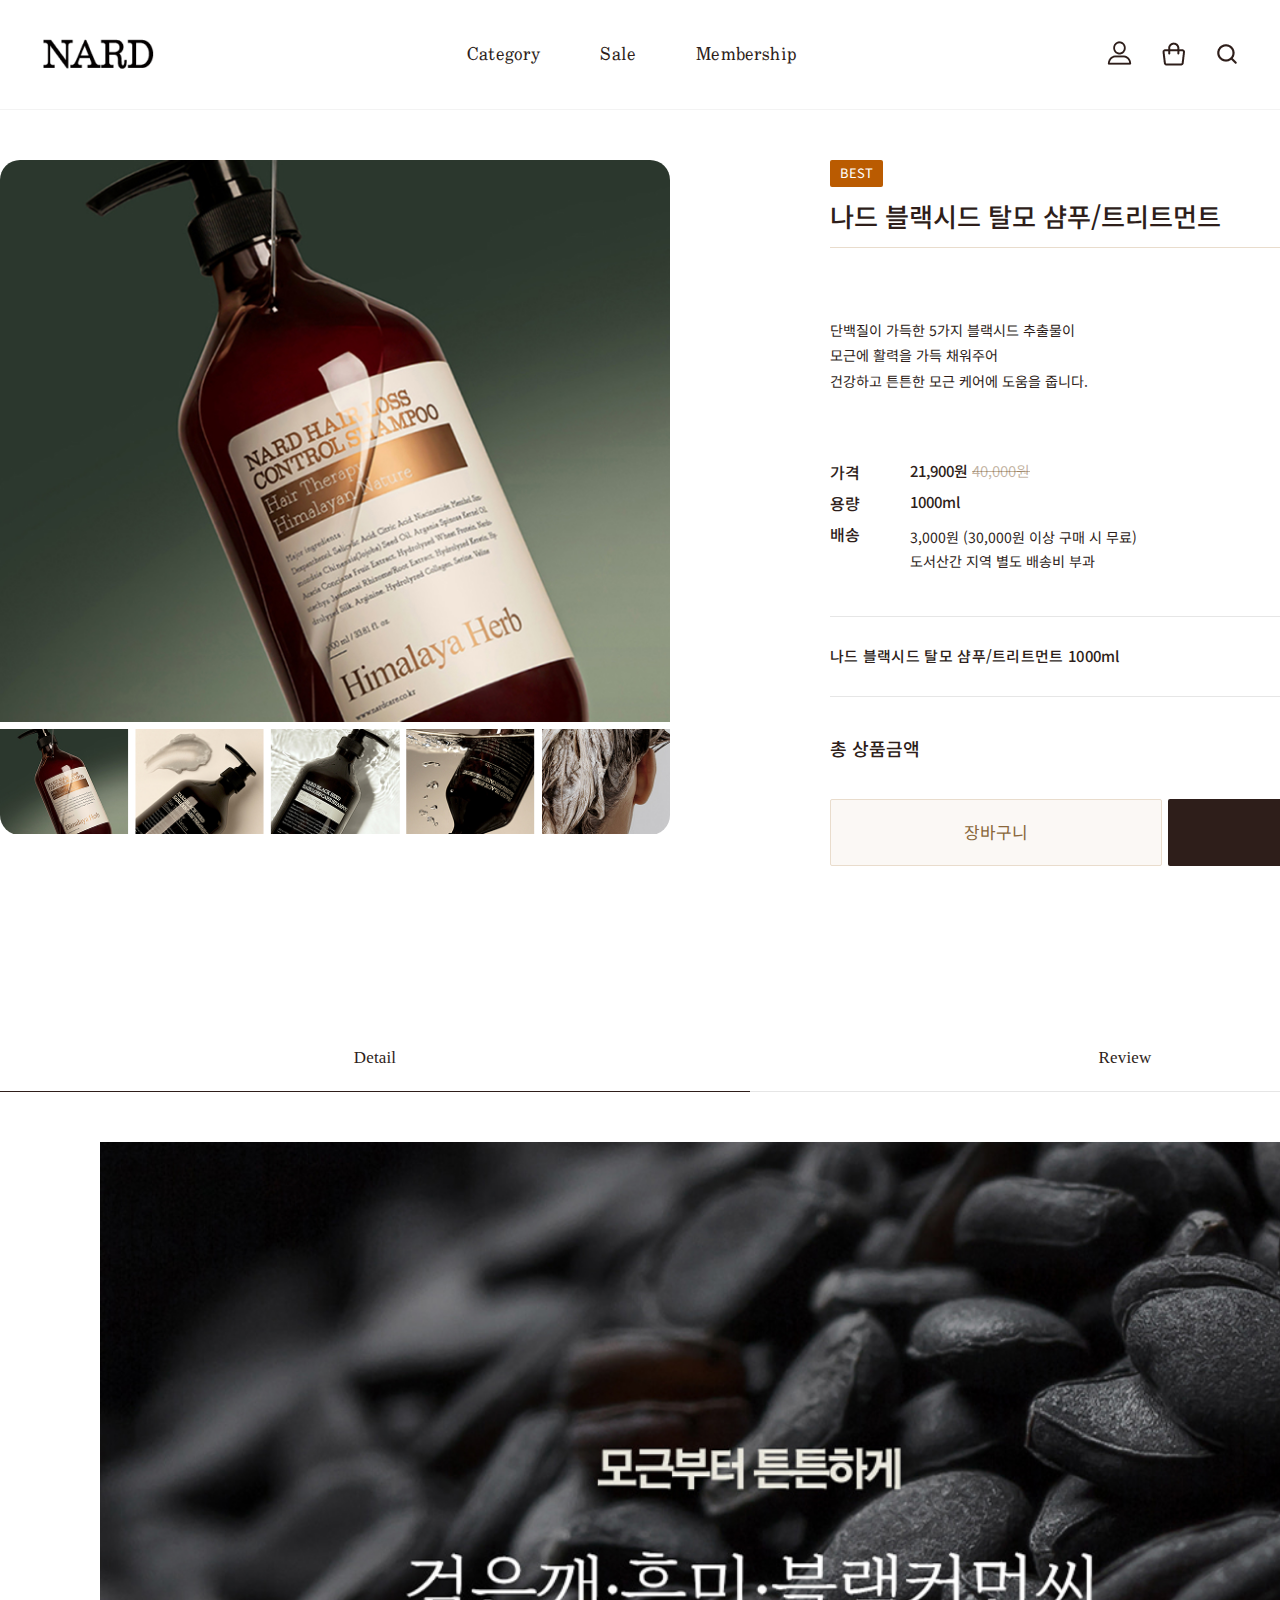
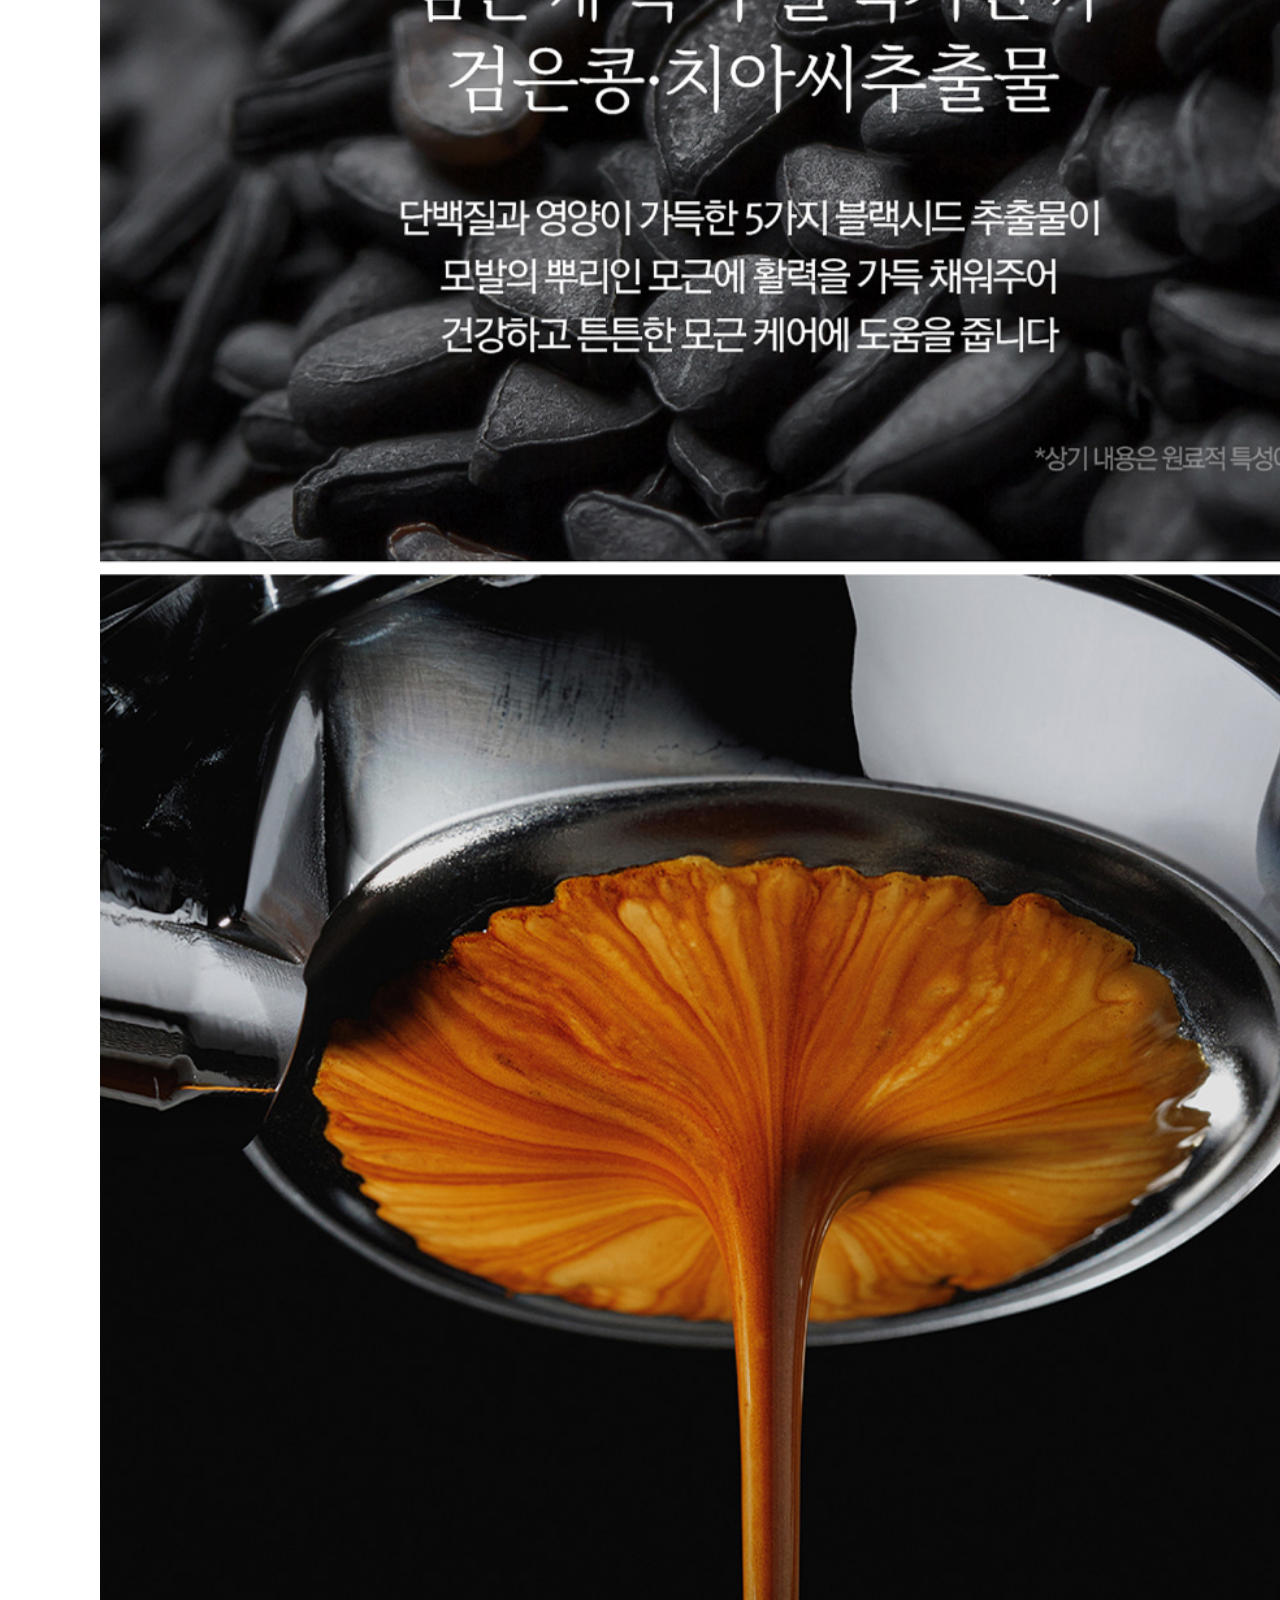
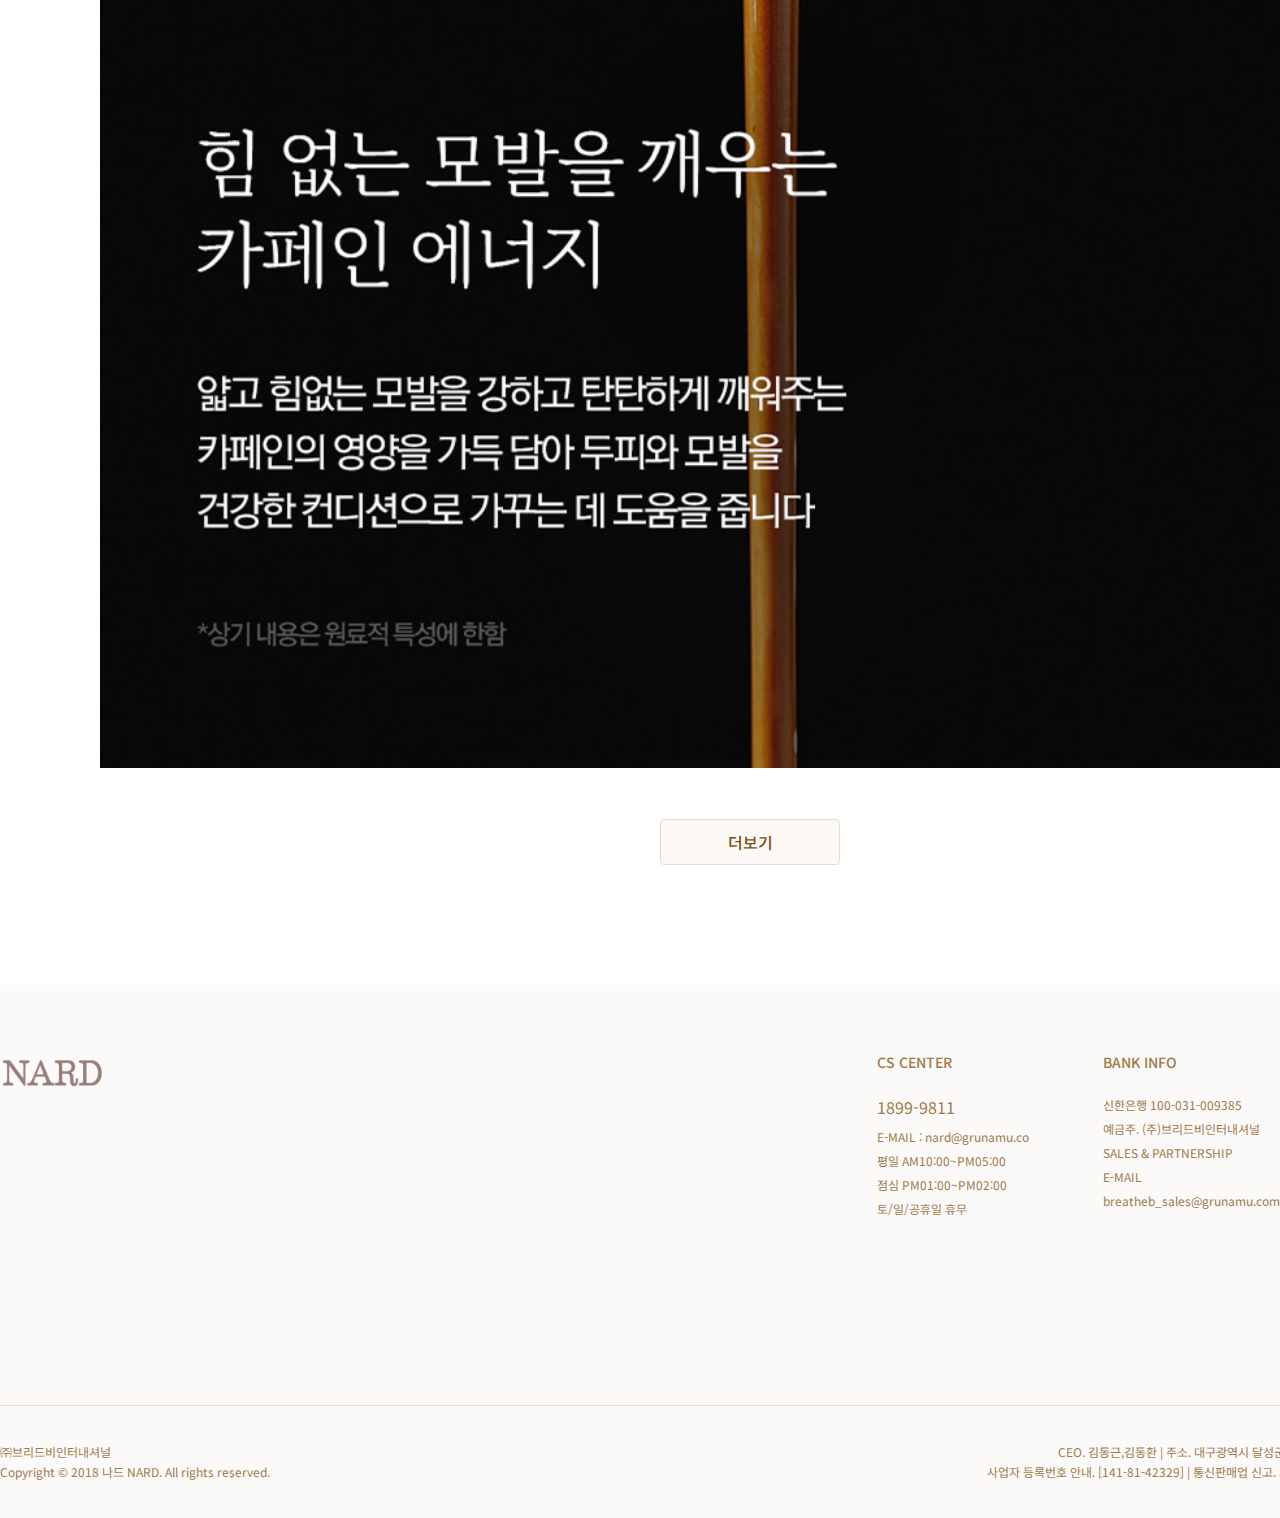
==== commit 11b28fff: "Add files via upload" ====
--- a/product_detail.html
+++ b/product_detail.html
@@ -164,6 +164,15 @@
                                     <a href="#"><img src="./images/review5.jpg" alt=""></a>
                                 </div>
                                 <div class="swiper-slide photo6">
+                                    <a href="#"><img src="./images/review1.jpg" alt=""></a>
+                                </div>
+                                <div class="swiper-slide photo7">
+                                    <a href="#"><img src="./images/review2.jpg" alt=""></a>
+                                </div>
+                                <div class="swiper-slide photo8">
+                                    <a href="#"><img src="./images/review3.jpg" alt=""></a>
+                                </div>
+                                <div class="swiper-slide last_swiper">
                                     <a href="#" class="last">
                                         <img src="./images/review6.jpg" alt="">
                                         <span>+6</span>
--- a/styles/product_detail.css
+++ b/styles/product_detail.css
@@ -212,8 +212,8 @@
 main .detail_wrap_top .contents_right .product_num .num_select .plus {border-left: 1px solid #E6E6E6; }
 main .detail_wrap_top .contents_right .product_num .num_select a img {}
 main .detail_wrap_top .contents_right .product_num .num_select span {
-    display: inline-block; margin: 0;
-    font-size: 0.88rem; display: inline-block; padding: 10px;
+    display: inline-block; text-align: center;
+    font-size: 0.88rem; display: inline-block; width: 24px;
     position: relative; top: -2px;
 }
 main .detail_wrap_top .contents_right .detail_price {
@@ -232,7 +232,7 @@
 main .detail_wrap_top .contents_right .order_btn #cart_btn {border: 1px solid #E9DCCC; background-color: #e9dccc30; color: #8a673b;}
 main .detail_wrap_top .contents_right .order_btn #cart_btn:hover {background-color: #e9dccc54; color: #9F794b;}
 main .detail_wrap_top .contents_right .order_btn #buy_btn {background-color: #2e1e1a; color: #fff;}
-main .detail_wrap_top .contents_right .order_btn #buy_btn:hover {background-color: #2e1e1aea;}
+main .detail_wrap_top .contents_right .order_btn #buy_btn:hover {background-color: #1d1310ea;}
 /* ===============detail/review 영역 */
 main .detail_product {margin-top: 160px; padding-bottom: 120px;}
 main .detail_product .detail_review {display: flex; text-align: center;}
@@ -271,19 +271,19 @@
 main .detail_product .detail_contents .review .review-slide .swiper-wrapper .photo3 {}
 main .detail_product .detail_contents .review .review-slide .swiper-wrapper .photo4 {}
 main .detail_product .detail_contents .review .review-slide .swiper-wrapper .photo5 {}
-main .detail_product .detail_contents .review .review-slide .swiper-wrapper .photo6 {}
-main .detail_product .detail_contents .review .review-slide .swiper-wrapper .photo6 .last {
+main .detail_product .detail_contents .review .review-slide .swiper-wrapper .last_swiper {}
+main .detail_product .detail_contents .review .review-slide .swiper-wrapper .last_swiper .last {
     display: inline-block; position: relative;
 }
-main .detail_product .detail_contents .review .review-slide .swiper-wrapper .photo6 .last:after {
+main .detail_product .detail_contents .review .review-slide .swiper-wrapper .last_swiper .last:after {
     content: ''; width: 100%; height: 100%;
     position: absolute; left: 0; top: 0; background-color: rgba(0,0,0,0.4);
     border-radius: 4px; z-index: 500;
 }
-main .detail_product .detail_contents .review .review-slide .swiper-wrapper .photo6 .last img {
+main .detail_product .detail_contents .review .review-slide .swiper-wrapper .last_swiper .last img {
     position: relative; z-index: 400;
 }
-main .detail_product .detail_contents .review .review-slide .swiper-wrapper .photo6 .last span {
+main .detail_product .detail_contents .review .review-slide .swiper-wrapper .last_swiper .last span {
     position: absolute; left: 42%; top: 45%;
     font-size: 2rem; color: #fff; z-index: 999;
     letter-spacing: 0.05em;
@@ -321,7 +321,7 @@
     border-radius: 4px; overflow: hidden; margin: 0; width: 120px; height: 120px;
 }
 main .detail_product .detail_contents .review ul li .review_left .user_rivew_img img {}
-main .detail_product .detail_contents .review ul li .date {color: #2e1e1a;}
+main .detail_product .detail_contents .review ul li .date {color: #2e1e1a; font-size: .93rem;}
 main .viewmore {
     display: block; margin: 50px auto 0; text-align: center;
     border: 1px solid #E9DCCC; background-color: #e9dccc30;
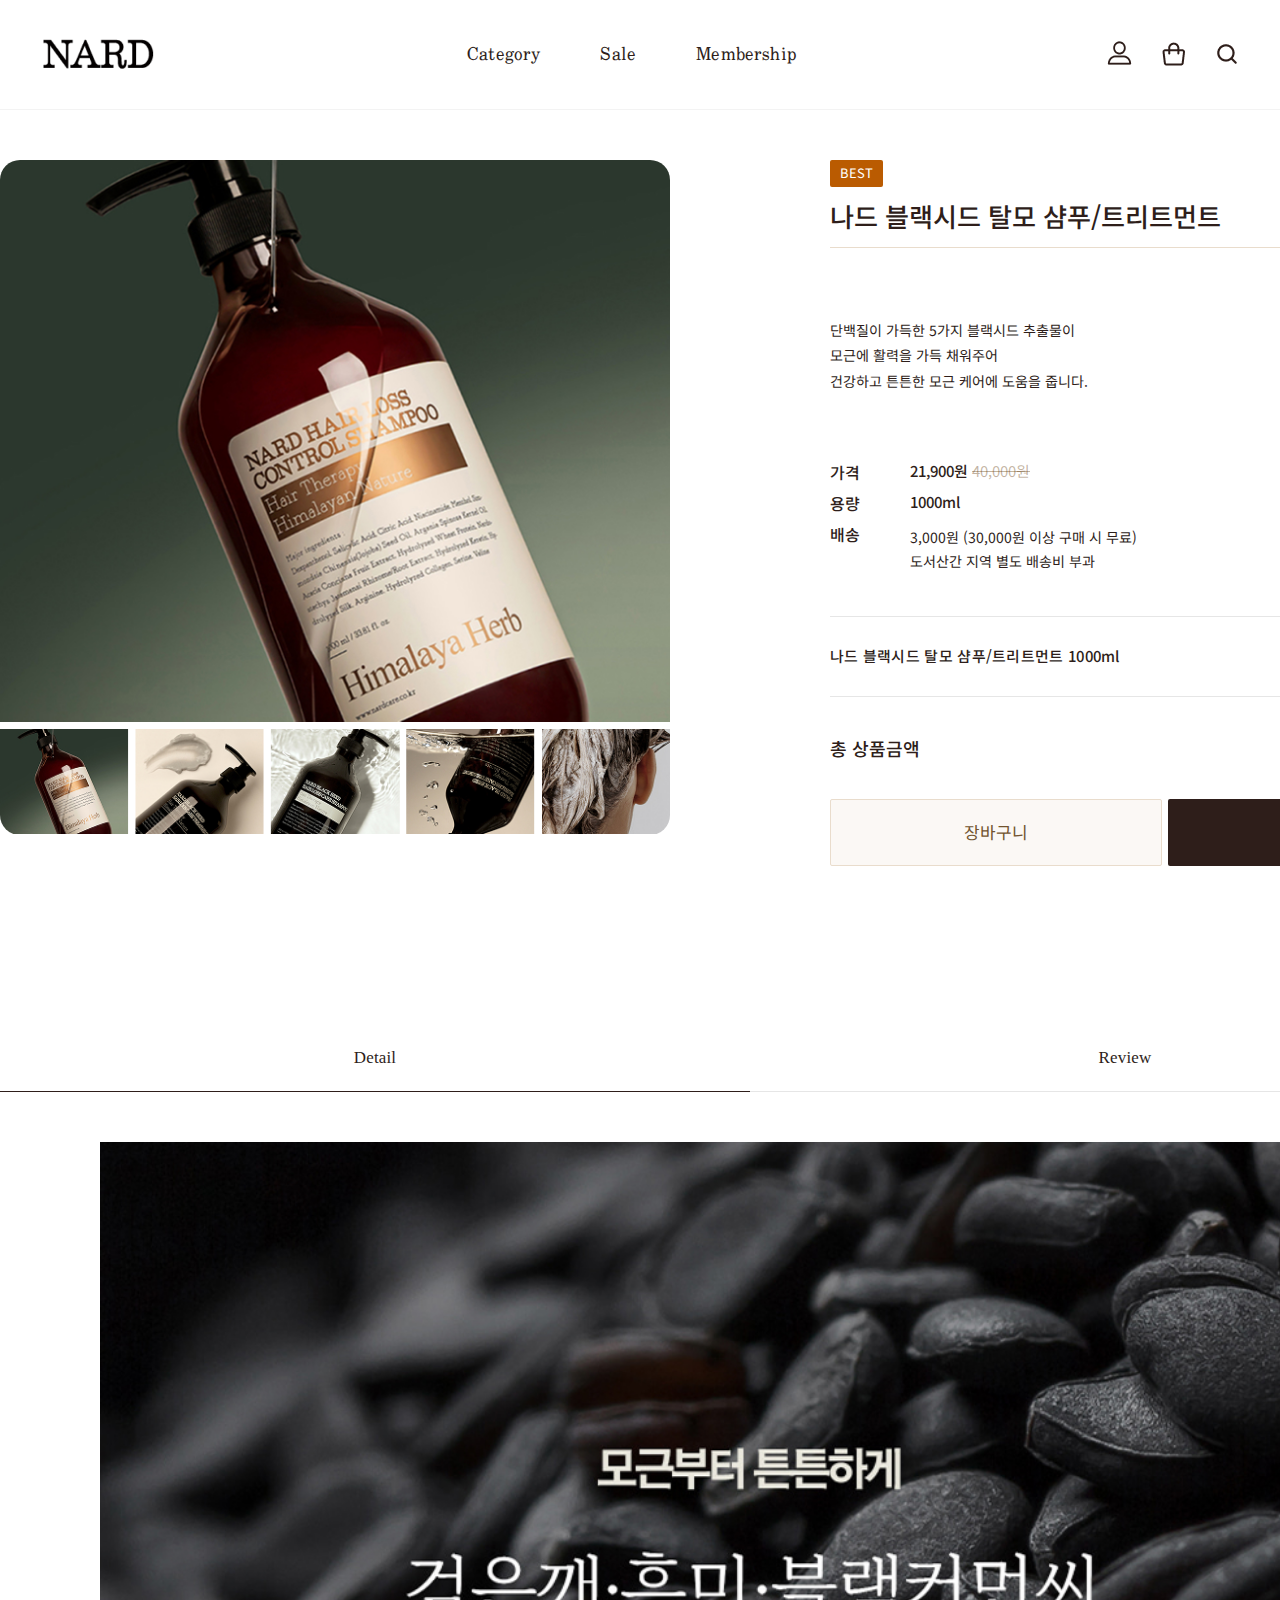
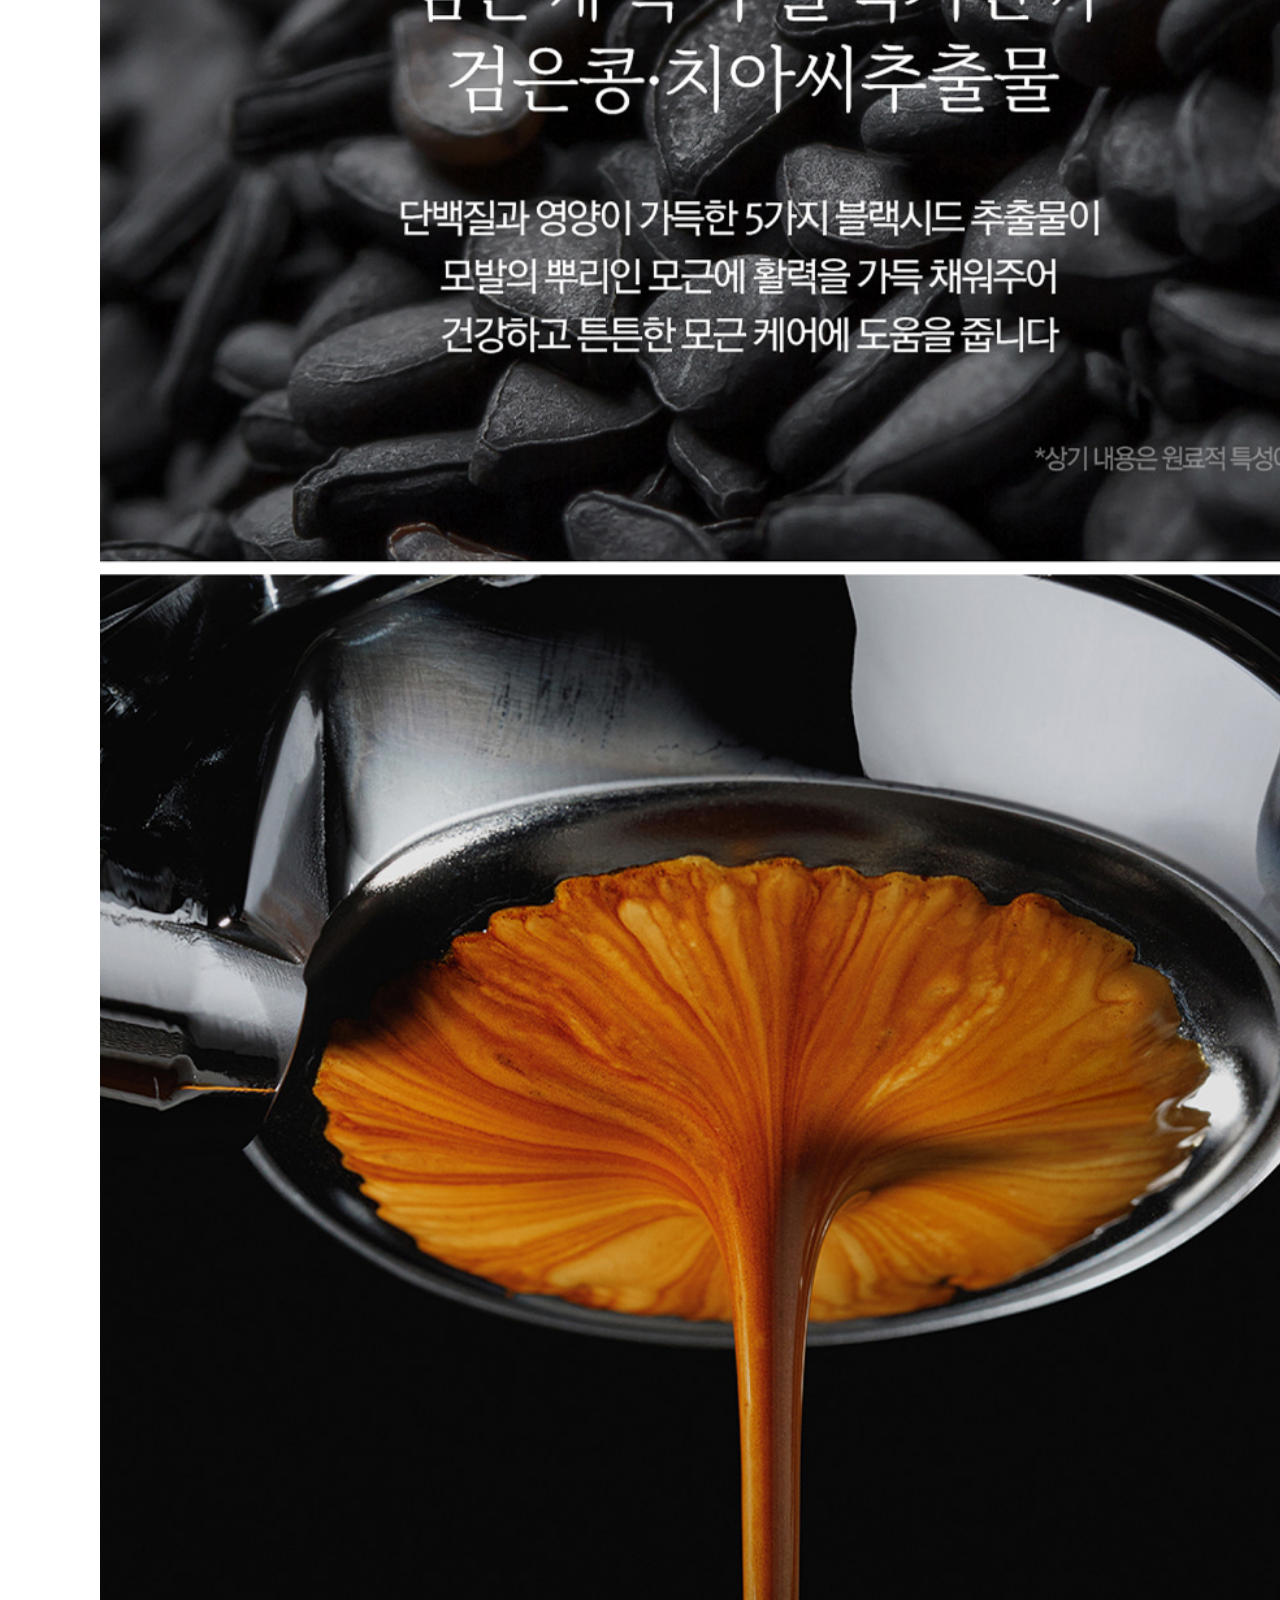
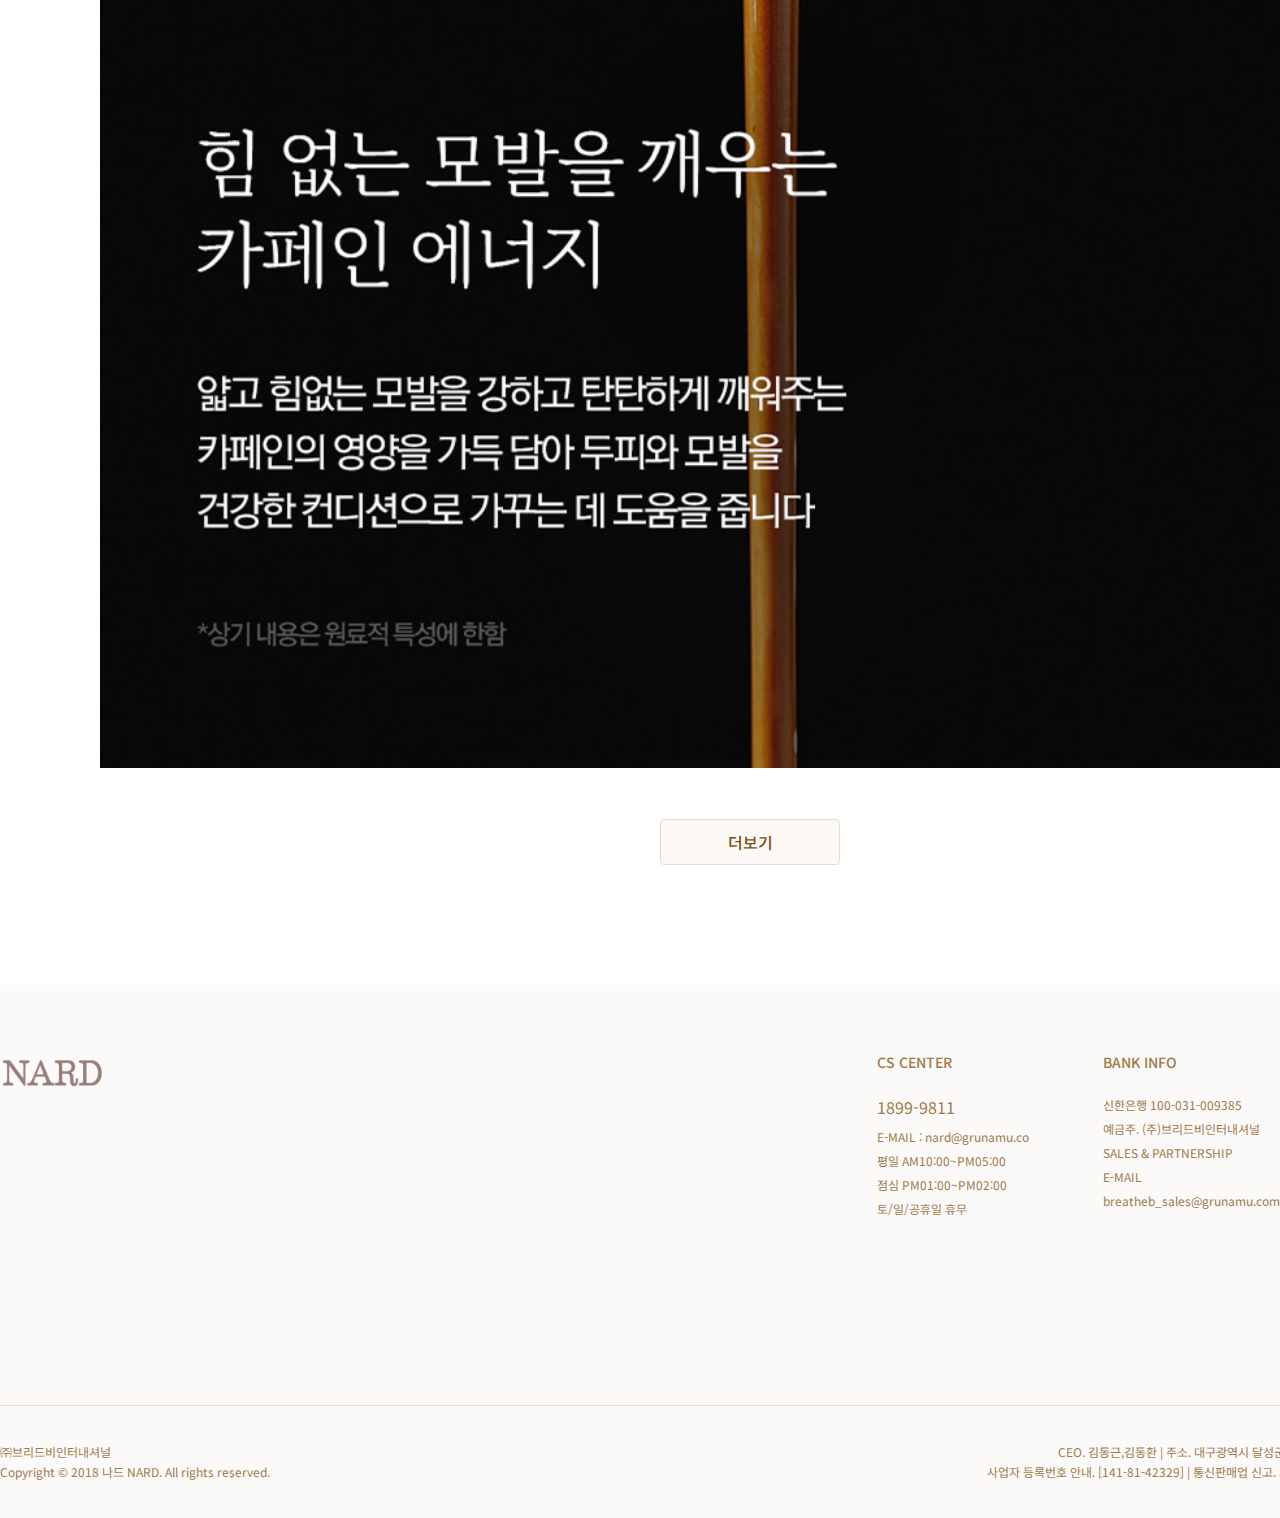
==== commit 1e1cddce: "Add files via upload" ====
--- a/product_detail.html
+++ b/product_detail.html
@@ -86,11 +86,11 @@
                     <img src="./images/detail_big01.jpg" alt="">
                 </div>
                 <div class="thumnail">
-                    <a href="#" class="active"><img src="./images/detail_small01.jpg" alt=""></a>
-                    <a href="#"><img src="/images/detail_small02.jpg" alt=""></a>
-                    <a href="#"><img src="/images/detail_small03.jpg" alt=""></a>
-                    <a href="#"><img src="/images/detail_small04.jpg" alt=""></a>
-                    <a href="#"><img src="/images/detail_small05.jpg" alt=""></a>
+                    <a href="#" class="active"><img src="./images/detail_small1.jpg" alt=""></a>
+                    <a href="#"><img src="/images/detail_small2.jpg" alt=""></a>
+                    <a href="#"><img src="/images/detail_small3.jpg" alt=""></a>
+                    <a href="#"><img src="/images/detail_small4.jpg" alt=""></a>
+                    <a href="#"><img src="/images/detail_small5.jpg" alt=""></a>
                 </div>
             </div>
             <div class="contents_right">
--- a/styles/product_detail.css
+++ b/styles/product_detail.css
@@ -229,7 +229,7 @@
     width: calc((100% - 6px) / 2); padding: 24px;
     border-radius: 2px; font-size: 1.06rem;
 }
-main .detail_wrap_top .contents_right .order_btn #cart_btn {border: 1px solid #E9DCCC; background-color: #e9dccc30; color: #8a673b;}
+main .detail_wrap_top .contents_right .order_btn #cart_btn {border: 1px solid #E9DCCC; background-color: #e9dccc30; color: #72542f;}
 main .detail_wrap_top .contents_right .order_btn #cart_btn:hover {background-color: #e9dccc54; color: #9F794b;}
 main .detail_wrap_top .contents_right .order_btn #buy_btn {background-color: #2e1e1a; color: #fff;}
 main .detail_wrap_top .contents_right .order_btn #buy_btn:hover {background-color: #1d1310ea;}
